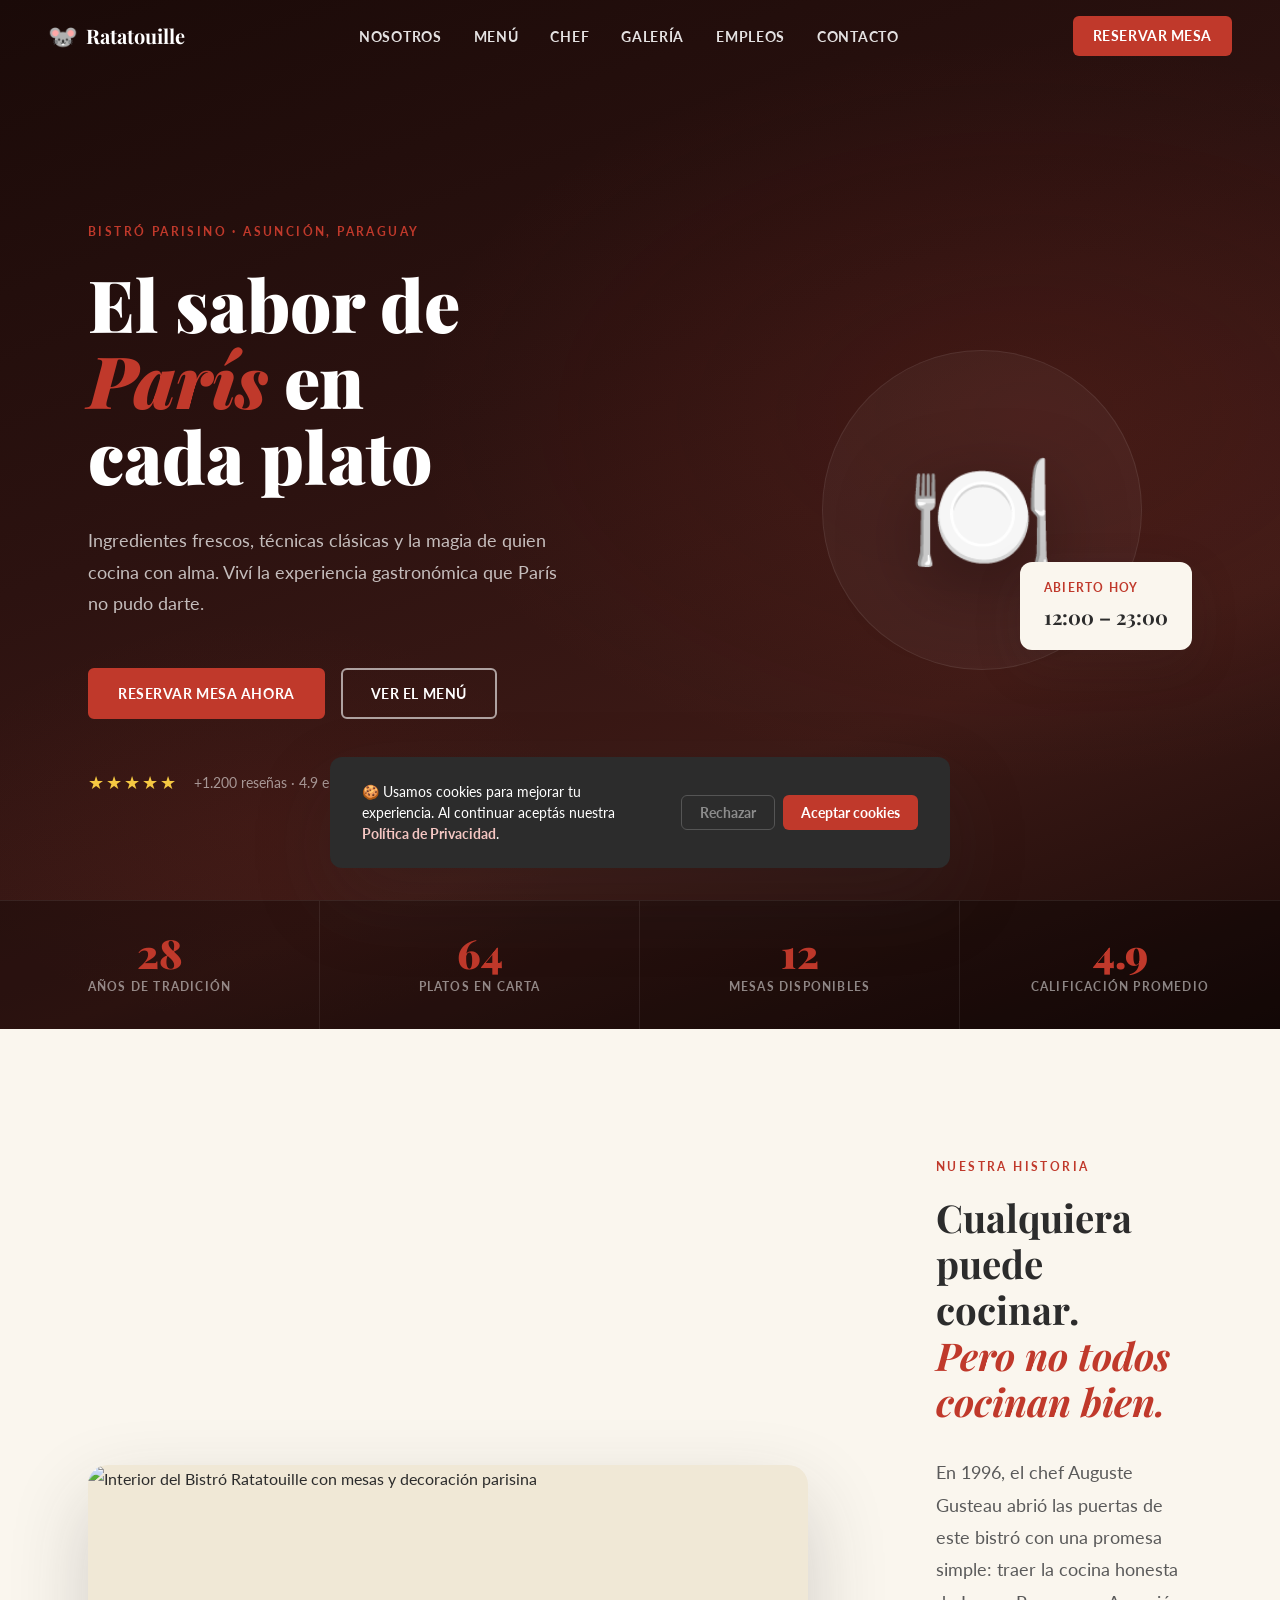
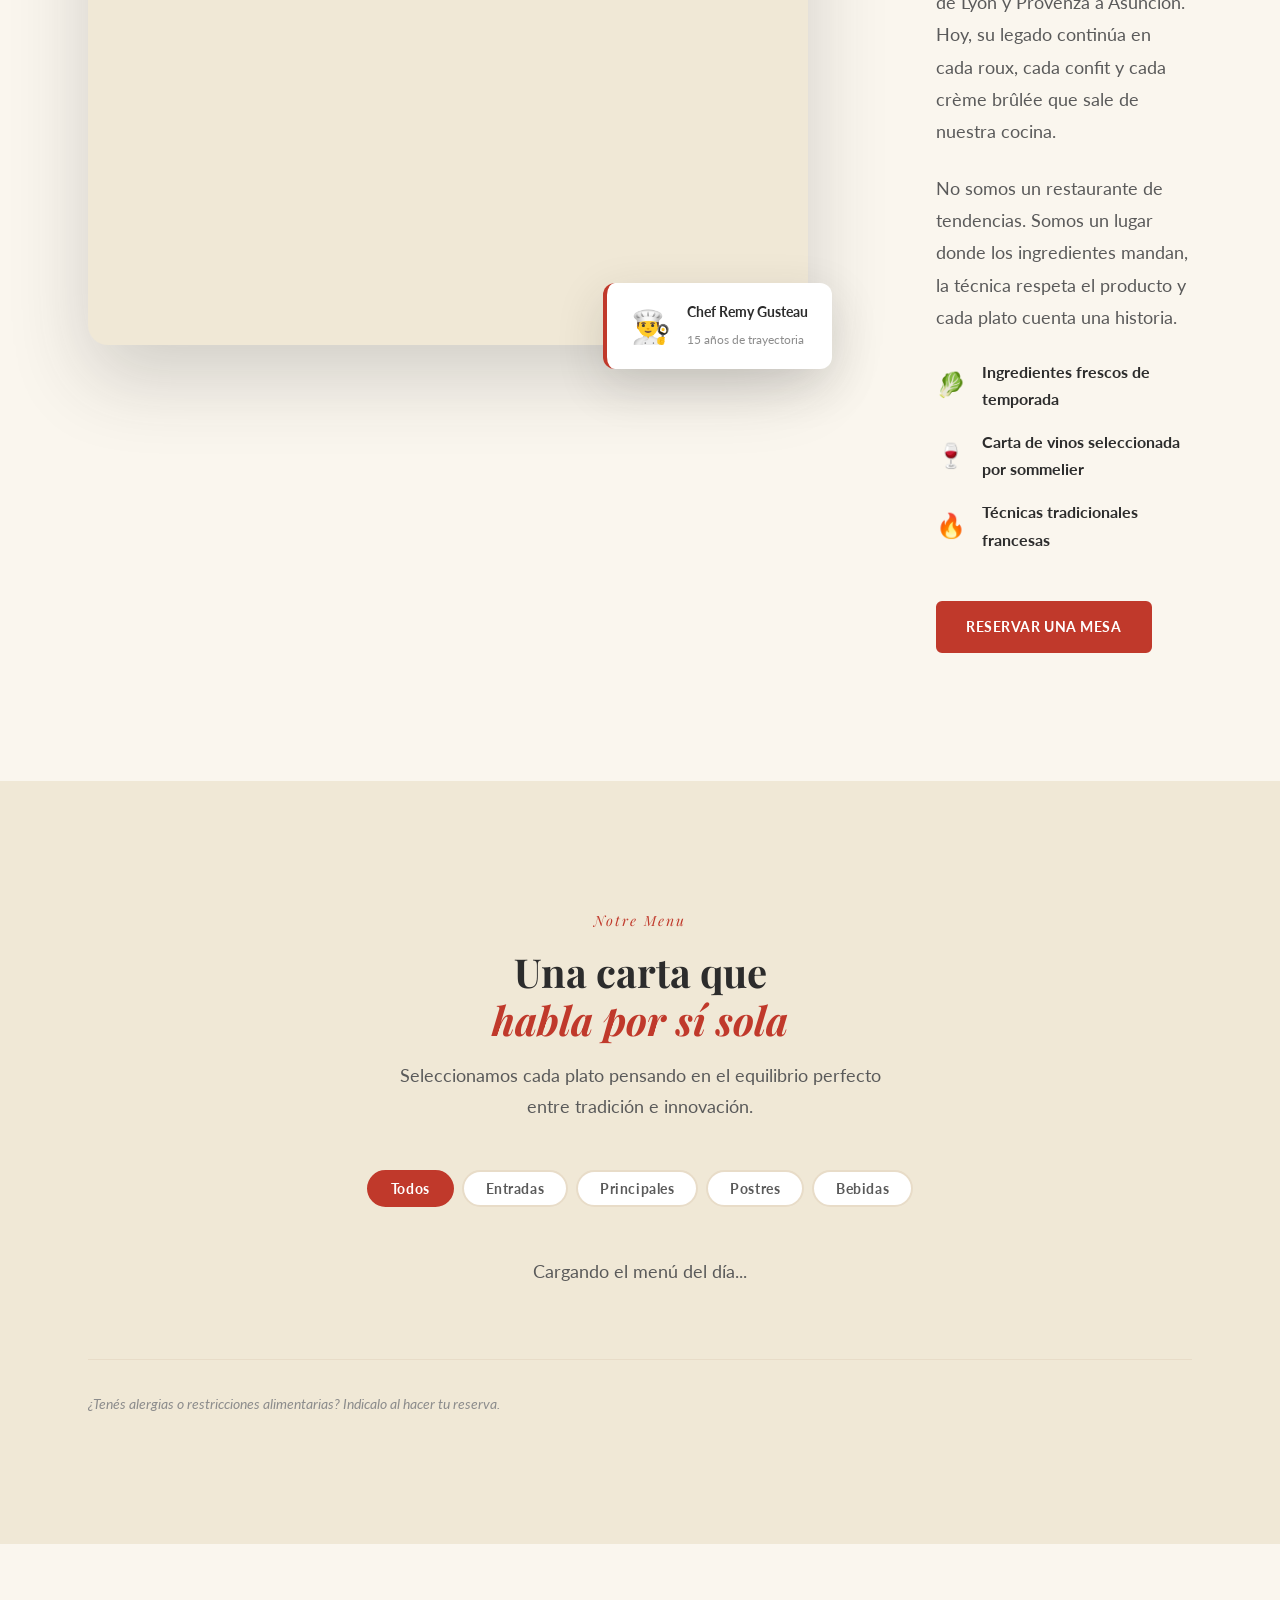
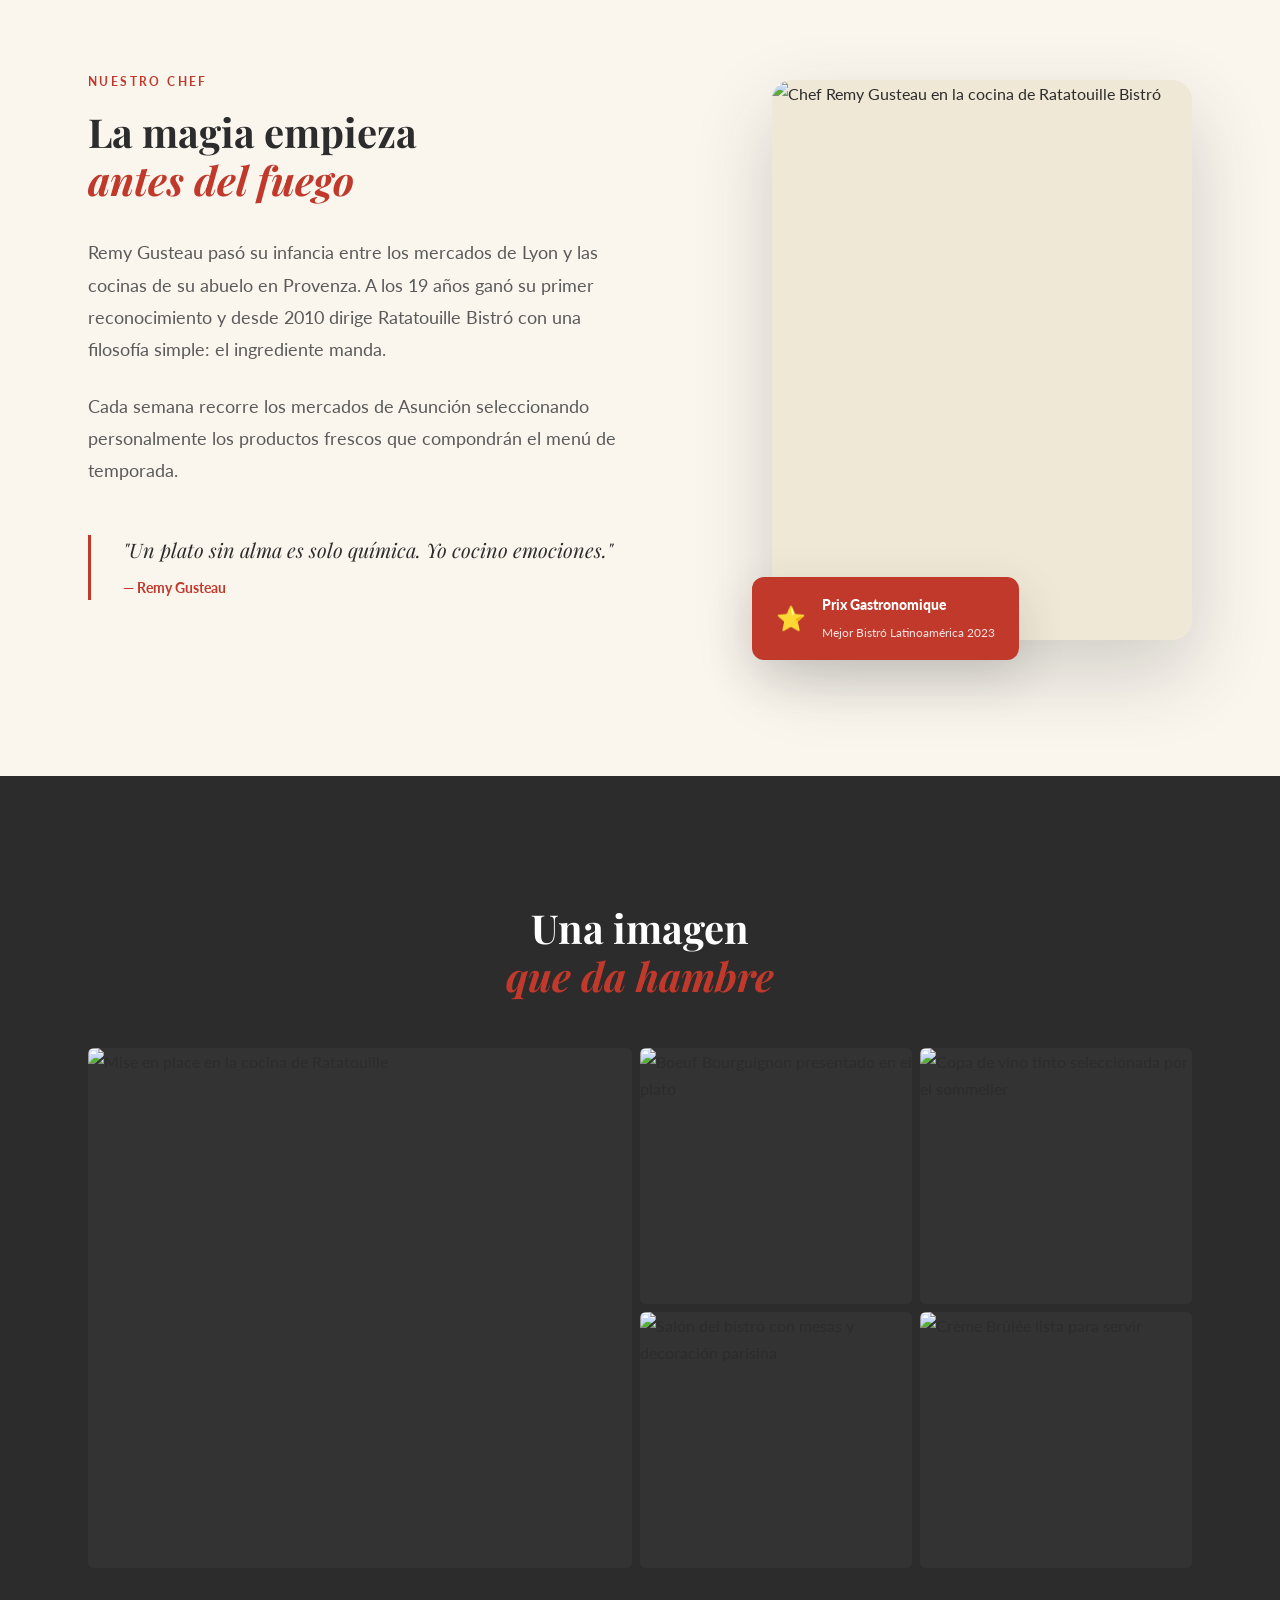
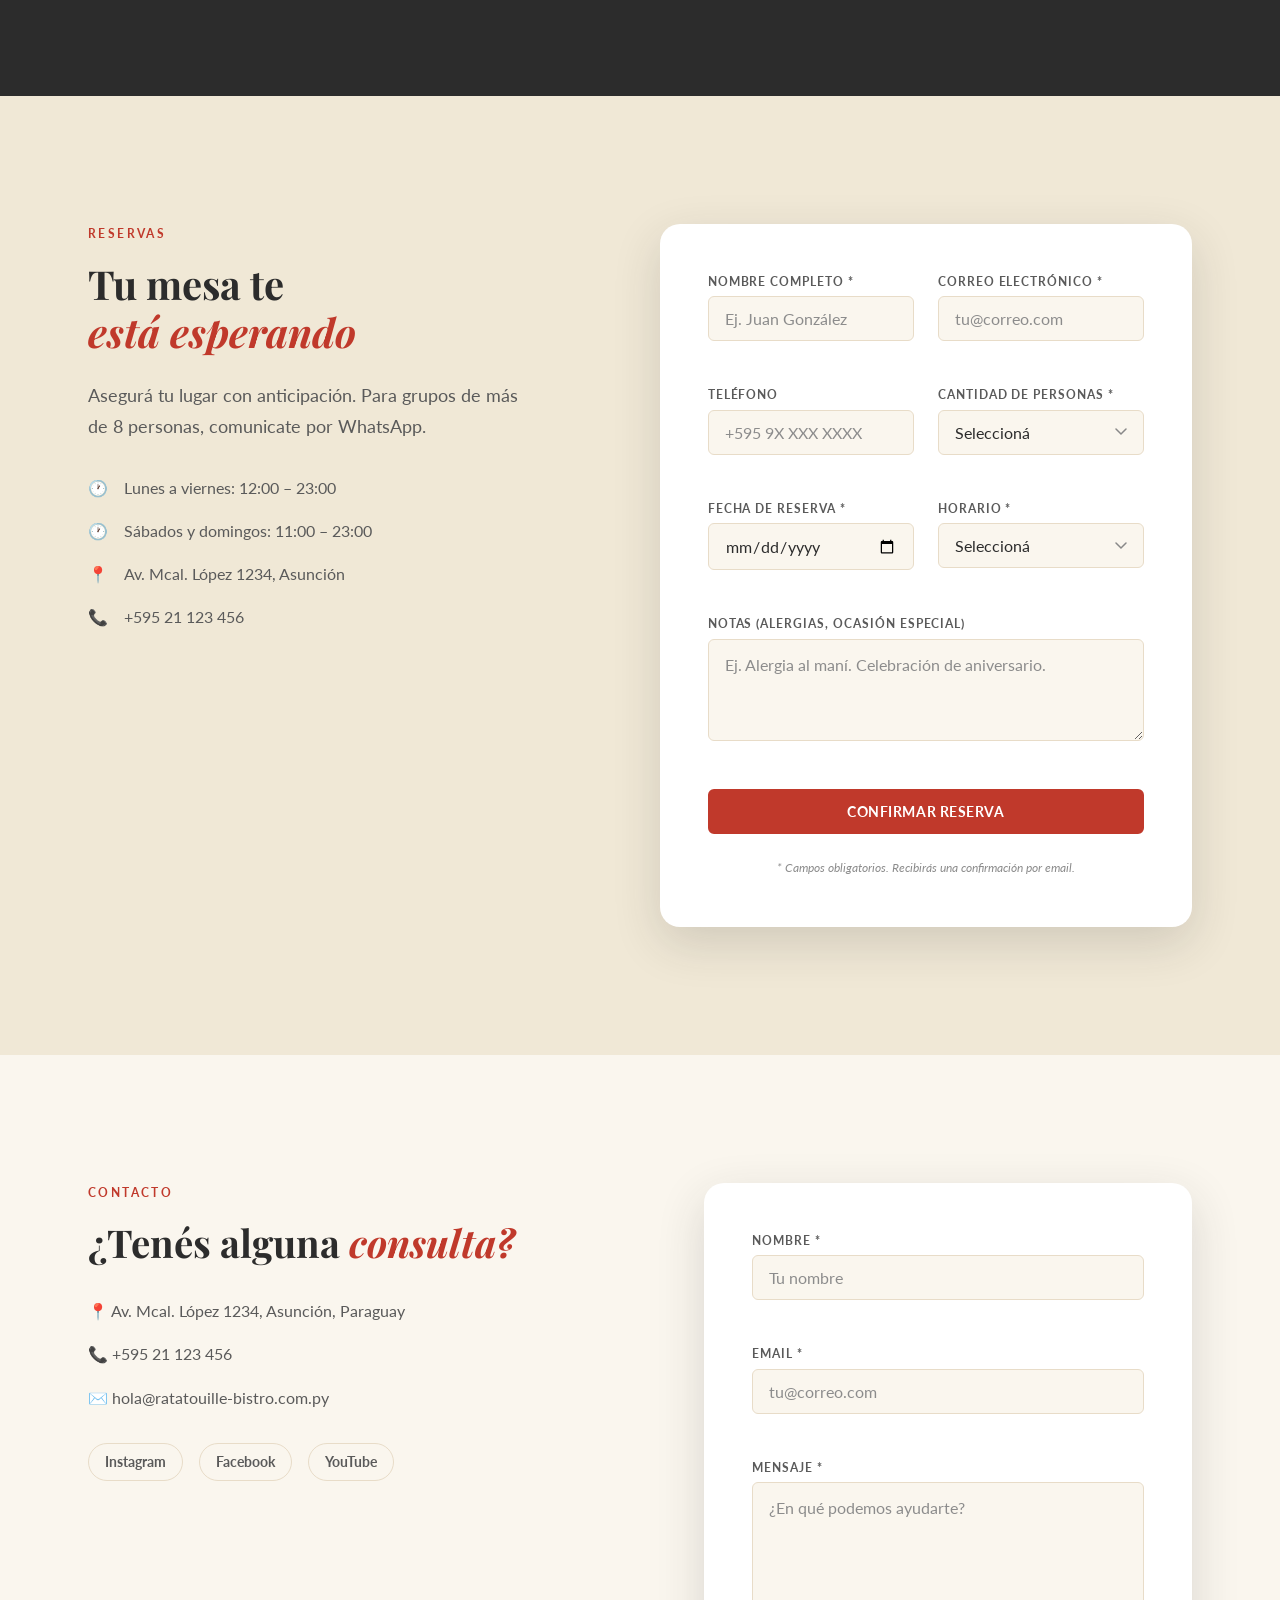
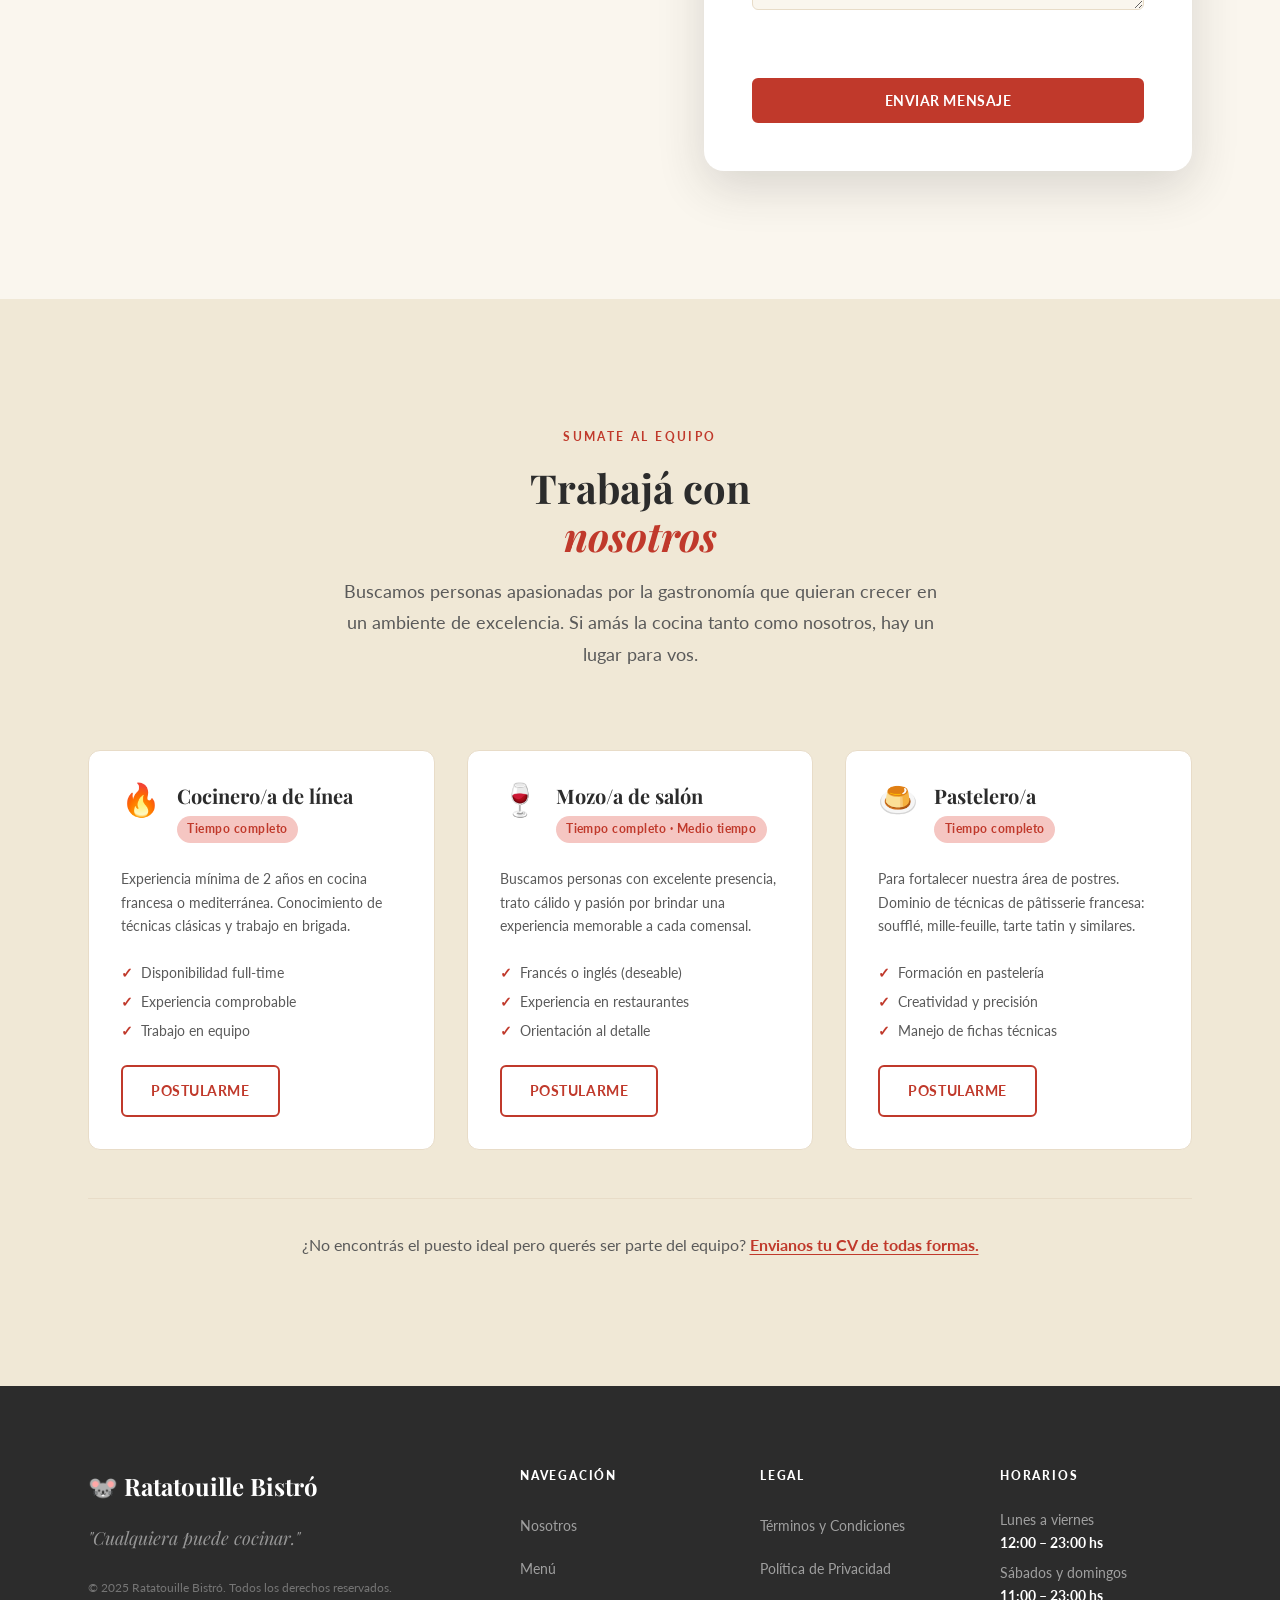
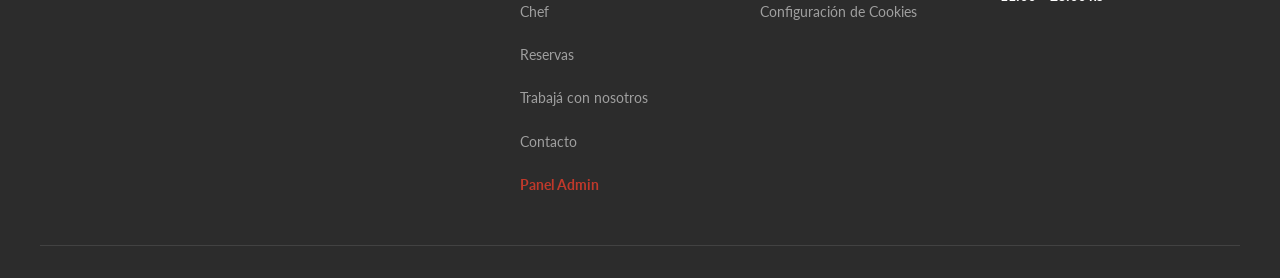
==== frontend/index.html @ 653a8e88 "mejoras del panel de admin y pagina principal" ====
<!DOCTYPE html>
<html lang="es">
<head>
  <!-- ═══════════════════════════════════════════
       SEO BÁSICO — Lineamiento 1C
  ═══════════════════════════════════════════ -->
  <meta charset="UTF-8" />
  <meta name="viewport" content="width=device-width, initial-scale=1.0" />
  <title>Ratatouille Bistró | Cocina Francesa Auténtica en Asunción</title>
  <meta name="description" content="Ratatouille Bistró — El auténtico sabor de París en Asunción. Reservá tu mesa y descubrí nuestra carta de platos clásicos y de temporada. Cualquiera puede cocinar." />
  <meta name="keywords" content="restaurante francés, bistro, ratatouille, cocina francesa, Asunción, reservas, gastronomía" />
  <meta name="author" content="Ratatouille Bistró" />
  <meta name="robots" content="index, follow" />
  <link rel="canonical" href="https://www.ratatouille-bistro.com.py/" />

  <!-- Open Graph -->
  <meta property="og:type"        content="website" />
  <meta property="og:url"         content="https://www.ratatouille-bistro.com.py/" />
  <meta property="og:title"       content="Ratatouille Bistró | Cocina Francesa Auténtica" />
  <meta property="og:description" content="Reservá tu mesa en el bistró parisino de Asunción. Carta de temporada, platos clásicos y una experiencia culinaria única." />
  <meta property="og:image"       content="https://images.unsplash.com/photo-1414235077428-338140e4b7d0?w=1200&h=630&fit=crop&auto=format&q=80" />
  <meta property="og:locale"      content="es_PY" />
  <meta property="og:site_name"   content="Ratatouille Bistró" />

  <!-- Twitter Card -->
  <meta name="twitter:card"        content="summary_large_image" />
  <meta name="twitter:title"       content="Ratatouille Bistró | Cocina Francesa Auténtica" />
  <meta name="twitter:description" content="Reservá tu mesa. Platos de temporada, vinos seleccionados y el mejor ambiente parisino de Asunción." />
  <meta name="twitter:image"       content="https://images.unsplash.com/photo-1414235077428-338140e4b7d0?w=1200&h=630&fit=crop&auto=format&q=80" />

  <link rel="icon" type="image/svg+xml" href="data:image/svg+xml,<svg xmlns='http://www.w3.org/2000/svg' viewBox='0 0 100 100'><text y='.9em' font-size='90'>🐭</text></svg>" />

  <!-- 2 tipografías máximo — Lineamiento 1B -->
  <link rel="preconnect" href="https://fonts.googleapis.com" />
  <link rel="preconnect" href="https://fonts.gstatic.com" crossorigin />
  <link href="https://fonts.googleapis.com/css2?family=Playfair+Display:ital,wght@0,400;0,600;0,700;0,900;1,400;1,600&family=Lato:wght@300;400;700;900&display=swap" rel="stylesheet" />

  <link rel="stylesheet" href="ratatouille.css?v=2028" />
</head>
<body>

  <!-- COOKIE NOTICE — Lineamiento 5 Legal -->
  <div class="cookie" id="cookie-banner" role="dialog" aria-label="Aviso de cookies">
    <p class="cookie__text">
      🍪 Usamos cookies para mejorar tu experiencia. Al continuar aceptás nuestra
      <a href="#terminos" class="cookie__link">Política de Privacidad</a>.
    </p>
    <div class="cookie__actions">
      <button class="cookie__btn cookie__btn--reject" id="btn-cookie-reject">Rechazar</button>
      <button class="cookie__btn cookie__btn--accept" id="btn-cookie-accept">Aceptar cookies</button>
    </div>
  </div>

  <!-- ════════════ HEADER ════════════ -->
  <header class="header" id="inicio">

    <nav class="nav" aria-label="Navegación principal">
      <a href="#inicio" class="nav__logo" aria-label="Ratatouille Bistró - Inicio">
        <span class="nav__logo-icon" aria-hidden="true">🐭</span>
        <span class="nav__logo-text">Ratatouille</span>
      </a>
      <ul class="nav__links" role="list">
        <li><a href="#nosotros" class="nav__link">Nosotros</a></li>
        <li><a href="#menu"     class="nav__link">Menú</a></li>
        <li><a href="#chef"     class="nav__link">Chef</a></li>
        <li><a href="#galeria"  class="nav__link">Galería</a></li>
        <li><a href="#trabajá"  class="nav__link">Empleos</a></li>
        <li><a href="#contacto" class="nav__link">Contacto</a></li>
      </ul>
      <a href="#reservas" class="nav__cta">Reservar mesa</a>
      <button class="nav__hamburger" id="nav-hamburger" aria-label="Abrir menú" aria-expanded="false" aria-controls="nav-mobile">
        <span class="nav__hamburger-bar"></span>
        <span class="nav__hamburger-bar"></span>
        <span class="nav__hamburger-bar"></span>
      </button>
    </nav>

    <div class="nav-mobile" id="nav-mobile" aria-hidden="true">
      <ul class="nav-mobile__links" role="list">
        <li><a href="#nosotros" class="nav-mobile__link">Nosotros</a></li>
        <li><a href="#menu"     class="nav-mobile__link">Menú</a></li>
        <li><a href="#chef"     class="nav-mobile__link">Chef</a></li>
        <li><a href="#galeria"  class="nav-mobile__link">Galería</a></li>
        <li><a href="#contacto" class="nav-mobile__link">Contacto</a></li>
        <li><a href="#trabajá" class="nav-mobile__link">Empleos</a></li>
        <li><a href="#reservas" class="nav-mobile__link nav-mobile__link--cta">Reservar mesa</a></li>
      </ul>
    </div>

    <!-- HERO -->
    <div class="hero">
      <div class="hero__content">
        <p class="hero__eyebrow">Bistró Parisino · Asunción, Paraguay</p>
        <h1 class="hero__title">
          El sabor de<br /><em>París</em> en<br />cada plato
        </h1>
        <p class="hero__subtitle">
          Ingredientes frescos, técnicas clásicas y la magia de quien cocina con alma.
          Viví la experiencia gastronómica que París no pudo darte.
        </p>
        <div class="hero__actions">
          <a href="#reservas" class="btn btn--primary">Reservar mesa ahora</a>
          <a href="#menu"     class="btn btn--ghost">Ver el menú</a>
        </div>
        <div class="hero__proof">
          <div class="hero__stars" aria-label="5 de 5 estrellas">★★★★★</div>
          <p class="hero__proof-text">+1.200 reseñas · 4.9 en Google Maps</p>
        </div>
      </div>
      <div class="hero__visual" aria-hidden="true">
        <div class="hero__plate"><span class="hero__emoji">🍽️</span></div>
        <div class="hero__badge">
          <span class="hero__badge-text">Abierto hoy</span>
          <span class="hero__badge-hours">12:00 – 23:00</span>
        </div>
      </div>
    </div>

    <!-- Stats strip -->
    <div class="stats" role="list">
      <div class="stats__item" role="listitem">
        <span class="stats__number">28</span>
        <span class="stats__label">Años de tradición</span>
      </div>
      <div class="stats__item" role="listitem">
        <span class="stats__number">64</span>
        <span class="stats__label">Platos en carta</span>
      </div>
      <div class="stats__item" role="listitem">
        <span class="stats__number">12</span>
        <span class="stats__label">Mesas disponibles</span>
      </div>
      <div class="stats__item" role="listitem">
        <span class="stats__number">4.9</span>
        <span class="stats__label">Calificación promedio</span>
      </div>
    </div>
  </header>

  <!-- ════════════ MAIN ════════════ -->
  <main>

    <!-- NOSOTROS -->
    <section class="about" id="nosotros" aria-labelledby="about-title">
      <div class="about__container">
        <div class="about__visual">
          <div class="about__img-wrap">
            <img src="https://images.unsplash.com/photo-1514933651103-005eec06c04b?w=1200&h=800&fit=crop&auto=format&q=80" alt="Interior del Bistró Ratatouille con mesas y decoración parisina" class="about__img" width="600" height="400" loading="lazy" />
            <div class="about__img-badge">
              <span class="about__img-badge-icon">👨‍🍳</span>
              <div>
                <strong>Chef Remy Gusteau</strong>
                <small>15 años de trayectoria</small>
              </div>
            </div>
          </div>
        </div>
        <div class="about__text">
          <p class="about__eyebrow">Nuestra historia</p>
          <h2 class="about__title" id="about-title">
            Cualquiera puede cocinar.<br /><em>Pero no todos cocinan bien.</em>
          </h2>
          <p class="about__body">
            En 1996, el chef Auguste Gusteau abrió las puertas de este bistró con una promesa
            simple: traer la cocina honesta de Lyon y Provenza a Asunción. Hoy, su legado continúa
            en cada roux, cada confit y cada crème brûlée que sale de nuestra cocina.
          </p>
          <p class="about__body">
            No somos un restaurante de tendencias. Somos un lugar donde los ingredientes mandan,
            la técnica respeta el producto y cada plato cuenta una historia.
          </p>
          <ul class="about__features" role="list">
            <li class="about__feature">
              <span class="about__feature-icon" aria-hidden="true">🥬</span>
              <span>Ingredientes frescos de temporada</span>
            </li>
            <li class="about__feature">
              <span class="about__feature-icon" aria-hidden="true">🍷</span>
              <span>Carta de vinos seleccionada por sommelier</span>
            </li>
            <li class="about__feature">
              <span class="about__feature-icon" aria-hidden="true">🔥</span>
              <span>Técnicas tradicionales francesas</span>
            </li>
          </ul>
          <a href="#reservas" class="btn btn--primary">Reservar una mesa</a>
        </div>
      </div>
    </section>

    <!-- MENÚ -->
    <section class="menu" id="menu" aria-labelledby="menu-title">
      <div class="menu__container">
        <header class="menu__header">
          <p class="menu__eyebrow">Notre Menu</p>
          <h2 class="menu__title" id="menu-title">Una carta que<br /><em>habla por sí sola</em></h2>
          <p class="menu__subtitle">Seleccionamos cada plato pensando en el equilibrio perfecto entre tradición e innovación.</p>
        </header>

        <!-- Filtros cerrados — "No me hagas errar" -->
        <div class="menu__filters" role="group" aria-label="Filtrar por categoría">
          <button class="menu__filter menu__filter--active" data-filter="todos"    aria-pressed="true">Todos</button>
          <button class="menu__filter" data-filter="entrada"   aria-pressed="false">Entradas</button>
          <button class="menu__filter" data-filter="principal" aria-pressed="false">Principales</button>
          <button class="menu__filter" data-filter="postre"    aria-pressed="false">Postres</button>
          <button class="menu__filter" data-filter="bebida"    aria-pressed="false">Bebidas</button>
        </div>

        <div class="menu__grid" id="menu-grid" role="list">
          <!-- Contenido dinámico cargado desde app.js -->
          <p class="about__body" style="grid-column: 1/-1; text-align: center;">Cargando el menú del día...</p>
        </div>

        <div class="menu__footer">
          <p class="menu__note">¿Tenés alergias o restricciones alimentarias? Indicalo al hacer tu reserva.</p>
        </div>
      </div>
    </section>

    <!-- CHEF -->
    <section class="chef" id="chef" aria-labelledby="chef-title">
      <div class="chef__container">
        <div class="chef__text">
          <p class="chef__eyebrow">Nuestro Chef</p>
          <h2 class="chef__title" id="chef-title">La magia empieza<br /><em>antes del fuego</em></h2>
          <p class="chef__body">
            Remy Gusteau pasó su infancia entre los mercados de Lyon y las cocinas de su abuelo
            en Provenza. A los 19 años ganó su primer reconocimiento y desde 2010 dirige
            Ratatouille Bistró con una filosofía simple: el ingrediente manda.
          </p>
          <p class="chef__body">
            Cada semana recorre los mercados de Asunción seleccionando personalmente los productos
            frescos que compondrán el menú de temporada.
          </p>
          <blockquote class="chef__quote">
            <p>"Un plato sin alma es solo química. Yo cocino emociones."</p>
            <cite>— Remy Gusteau</cite>
          </blockquote>
        </div>
        <div class="chef__visual">
          <img src="https://images.unsplash.com/photo-1577219491135-ce391730fb2c?w=600&h=700&fit=crop&auto=format&q=80" alt="Chef Remy Gusteau en la cocina de Ratatouille Bistró" class="chef__img" width="500" height="600" loading="lazy" />
          <div class="chef__accolade">
            <span class="chef__accolade-star" aria-hidden="true">⭐</span>
            <div>
              <strong>Prix Gastronomique</strong>
              <small>Mejor Bistró Latinoamérica 2023</small>
            </div>
          </div>
        </div>
      </div>
    </section>

    <!-- GALERÍA -->
    <section class="gallery" id="galeria" aria-labelledby="gallery-title">
      <div class="gallery__container">
        <h2 class="gallery__title" id="gallery-title">Una imagen<br /><em>que da hambre</em></h2>
        <div class="gallery__grid" role="list">
          <figure class="gallery__item gallery__item--large" role="listitem">
            <img src="https://images.unsplash.com/photo-1556909114-f6e7ad7d3136?w=800&h=500&fit=crop&auto=format&q=80" alt="Mise en place en la cocina de Ratatouille" class="gallery__img" width="600" height="400" loading="lazy" />
          </figure>
          <figure class="gallery__item" role="listitem">
            <img src="https://images.unsplash.com/photo-1476224203421-9ac39bcb3327?w=400&h=400&fit=crop&auto=format&q=80" alt="Boeuf Bourguignon presentado en el plato" class="gallery__img" width="300" height="300" loading="lazy" />
          </figure>
          <figure class="gallery__item" role="listitem">
            <img src="https://images.unsplash.com/photo-1506377247377-2a5b3b417ebb?w=400&h=400&fit=crop&auto=format&q=80" alt="Copa de vino tinto seleccionada por el sommelier" class="gallery__img" width="300" height="300" loading="lazy" />
          </figure>
          <figure class="gallery__item" role="listitem">
            <img src="https://images.unsplash.com/photo-1550966871-3ed3cdb5ed0c?w=400&h=400&fit=crop&auto=format&q=80" alt="Salón del bistró con mesas y decoración parisina" class="gallery__img" width="300" height="300" loading="lazy" />
          </figure>
          <figure class="gallery__item" role="listitem">
            <img src="https://images.unsplash.com/photo-1488477181946-6428a0291777?w=400&h=400&fit=crop&auto=format&q=80" alt="Crème Brûlée lista para servir" class="gallery__img" width="300" height="300" loading="lazy" />
          </figure>
        </div>
      </div>
    </section>

    <!-- RESERVAS -->
    <section class="reservas" id="reservas" aria-labelledby="reservas-title">
      <div class="reservas__container">
        <div class="reservas__text">
          <p class="reservas__eyebrow">Reservas</p>
          <h2 class="reservas__title" id="reservas-title">Tu mesa te<br /><em>está esperando</em></h2>
          <p class="reservas__body">Asegurá tu lugar con anticipación. Para grupos de más de 8 personas, comunicate por WhatsApp.</p>
          <ul class="reservas__info" role="list">
            <li class="reservas__info-item"><span aria-hidden="true">🕐</span><span>Lunes a viernes: 12:00 – 23:00</span></li>
            <li class="reservas__info-item"><span aria-hidden="true">🕐</span><span>Sábados y domingos: 11:00 – 23:00</span></li>
            <li class="reservas__info-item"><span aria-hidden="true">📍</span><span>Av. Mcal. López 1234, Asunción</span></li>
            <li class="reservas__info-item"><span aria-hidden="true">📞</span><span>+595 21 123 456</span></li>
          </ul>
        </div>

        <!-- Formulario con heurísticas UX — Lineamiento 1A -->
        <form class="form" id="form-reserva" novalidate aria-label="Formulario de reserva de mesa">
          <div class="form__row">
            <div class="form__field">
              <label class="form__label" for="nombre">Nombre completo *</label>
              <input class="form__input" type="text" id="nombre" name="nombre" placeholder="Ej. Juan González" required minlength="3" autocomplete="name" aria-required="true" aria-describedby="nombre-error" />
              <span class="form__error" id="nombre-error" role="alert" aria-live="polite"></span>
            </div>
            <div class="form__field">
              <label class="form__label" for="email">Correo electrónico *</label>
              <input class="form__input" type="email" id="email" name="email" placeholder="tu@correo.com" required autocomplete="email" aria-required="true" aria-describedby="email-error" />
              <span class="form__error" id="email-error" role="alert" aria-live="polite"></span>
            </div>
          </div>
          <div class="form__row">
            <div class="form__field">
              <label class="form__label" for="telefono">Teléfono</label>
              <input class="form__input" type="tel" id="telefono" name="telefono" placeholder="+595 9X XXX XXXX" autocomplete="tel" />
            </div>
            <!-- dropdown cerrado previene errores ortográficos (Lineamiento 1A) -->
            <div class="form__field">
              <label class="form__label" for="personas">Cantidad de personas *</label>
              <select class="form__input form__input--select" id="personas" name="personas" required aria-required="true" aria-describedby="personas-error">
                <option value="" disabled selected>Seleccioná</option>
                <option value="1">1 persona</option>
                <option value="2">2 personas</option>
                <option value="3">3 personas</option>
                <option value="4">4 personas</option>
                <option value="5">5 personas</option>
                <option value="6">6 personas</option>
                <option value="7">7 personas</option>
                <option value="8">8 personas</option>
              </select>
              <span class="form__error" id="personas-error" role="alert" aria-live="polite"></span>
            </div>
          </div>
          <div class="form__row">
            <!-- min=hoy previene seleccionar fechas pasadas (Lineamiento 1A) -->
            <div class="form__field">
              <label class="form__label" for="fecha">Fecha de reserva *</label>
              <input class="form__input" type="date" id="fecha" name="fecha" required aria-required="true" aria-describedby="fecha-error" />
              <span class="form__error" id="fecha-error" role="alert" aria-live="polite"></span>
            </div>
            <!-- horarios cerrados: evita errores de formato -->
            <div class="form__field">
              <label class="form__label" for="horario">Horario *</label>
              <select class="form__input form__input--select" id="horario" name="horario" required aria-required="true" aria-describedby="horario-error">
                <option value="" disabled selected>Seleccioná</option>
                <option value="12:00">12:00 hs</option>
                <option value="13:00">13:00 hs</option>
                <option value="14:00">14:00 hs</option>
                <option value="20:00">20:00 hs</option>
                <option value="21:00">21:00 hs</option>
                <option value="22:00">22:00 hs</option>
              </select>
              <span class="form__error" id="horario-error" role="alert" aria-live="polite"></span>
            </div>
          </div>
          <div class="form__field">
            <label class="form__label" for="notas">Notas (alergias, ocasión especial)</label>
            <textarea class="form__input form__input--textarea" id="notas" name="notas" placeholder="Ej. Alergia al maní. Celebración de aniversario." rows="3"></textarea>
          </div>
          <div class="form__status" id="form-status" aria-live="polite" aria-atomic="true"></div>
          <button class="btn btn--primary btn--full" type="submit" id="btn-reservar">Confirmar reserva</button>
          <p class="form__note">* Campos obligatorios. Recibirás una confirmación por email.</p>
        </form>
      </div>
    </section>

    <!-- CONTACTO -->
    <section class="contact" id="contacto" aria-labelledby="contact-title">
      <div class="contact__container">
        <div class="contact__info">
          <p class="contact__eyebrow">Contacto</p>
          <h2 class="contact__title" id="contact-title">¿Tenés alguna <em>consulta?</em></h2>
          <address class="contact__address">
            <p>📍 Av. Mcal. López 1234, Asunción, Paraguay</p>
            <p>📞 <a href="tel:+59521123456">+595 21 123 456</a></p>
            <p>✉️ <a href="mailto:hola@ratatouille-bistro.com.py">hola@ratatouille-bistro.com.py</a></p>
          </address>
          <div class="contact__social">
            <a href="#" class="contact__social-link" aria-label="Seguinos en Instagram">Instagram</a>
            <a href="#" class="contact__social-link" aria-label="Página en Facebook">Facebook</a>
            <a href="#" class="contact__social-link" aria-label="Canal de YouTube">YouTube</a>
          </div>
        </div>
        <form class="form form--contact" id="form-contacto" novalidate aria-label="Formulario de contacto general">
          <div class="form__field">
            <label class="form__label" for="c-nombre">Nombre *</label>
            <input class="form__input" type="text" id="c-nombre" name="nombre" placeholder="Tu nombre" required aria-required="true" aria-describedby="c-nombre-error" />
            <span class="form__error" id="c-nombre-error" role="alert" aria-live="polite"></span>
          </div>
          <div class="form__field">
            <label class="form__label" for="c-email">Email *</label>
            <input class="form__input" type="email" id="c-email" name="email" placeholder="tu@correo.com" required aria-required="true" aria-describedby="c-email-error" />
            <span class="form__error" id="c-email-error" role="alert" aria-live="polite"></span>
          </div>
          <div class="form__field">
            <label class="form__label" for="c-mensaje">Mensaje *</label>
            <textarea class="form__input form__input--textarea" id="c-mensaje" name="mensaje" rows="4" placeholder="¿En qué podemos ayudarte?" required aria-required="true" aria-describedby="c-mensaje-error"></textarea>
            <span class="form__error" id="c-mensaje-error" role="alert" aria-live="polite"></span>
          </div>
          <div class="form__status" id="form-contacto-status" aria-live="polite"></div>
          <button class="btn btn--primary btn--full" type="submit">Enviar mensaje</button>
        </form>
      </div>
    </section>

  </main>

    <!-- TRABAJÁ CON NOSOTROS -->
<section class="jobs" id="trabajá" aria-labelledby="jobs-title">
  <div class="jobs__container">
    <header class="jobs__header">
      <p class="jobs__eyebrow">Sumate al equipo</p>
      <h2 class="jobs__title" id="jobs-title">Trabajá con<br /><em>nosotros</em></h2>
      <p class="jobs__subtitle">
        Buscamos personas apasionadas por la gastronomía que quieran crecer en un ambiente
        de excelencia. Si amás la cocina tanto como nosotros, hay un lugar para vos.
      </p>
    </header>

    <div class="jobs__grid">

      <article class="jobs__card" aria-label="Puesto: Cocinero/a">
        <div class="jobs__card-header">
          <span class="jobs__card-icon" aria-hidden="true">🔥</span>
          <div>
            <h3 class="jobs__card-title">Cocinero/a de línea</h3>
            <span class="jobs__card-badge">Tiempo completo</span>
          </div>
        </div>
        <p class="jobs__card-desc">Experiencia mínima de 2 años en cocina francesa o mediterránea. Conocimiento de técnicas clásicas y trabajo en brigada.</p>
        <ul class="jobs__card-reqs">
          <li>Disponibilidad full-time</li>
          <li>Experiencia comprobable</li>
          <li>Trabajo en equipo</li>
        </ul>
        <a href="mailto:rrhh@ratatouille-bistro.com.py?subject=Postulación: Cocinero/a de línea" class="btn btn--ghost btn--sm">Postularme</a>
      </article>

      <article class="jobs__card" aria-label="Puesto: Mozo/a">
        <div class="jobs__card-header">
          <span class="jobs__card-icon" aria-hidden="true">🍷</span>
          <div>
            <h3 class="jobs__card-title">Mozo/a de salón</h3>
            <span class="jobs__card-badge">Tiempo completo · Medio tiempo</span>
          </div>
        </div>
        <p class="jobs__card-desc">Buscamos personas con excelente presencia, trato cálido y pasión por brindar una experiencia memorable a cada comensal.</p>
        <ul class="jobs__card-reqs">
          <li>Francés o inglés (deseable)</li>
          <li>Experiencia en restaurantes</li>
          <li>Orientación al detalle</li>
        </ul>
        <a href="mailto:rrhh@ratatouille-bistro.com.py?subject=Postulación: Mozo/a de salón" class="btn btn--ghost btn--sm">Postularme</a>
      </article>

      <article class="jobs__card" aria-label="Puesto: Pastelero/a">
        <div class="jobs__card-header">
          <span class="jobs__card-icon" aria-hidden="true">🍮</span>
          <div>
            <h3 class="jobs__card-title">Pastelero/a</h3>
            <span class="jobs__card-badge">Tiempo completo</span>
          </div>
        </div>
        <p class="jobs__card-desc">Para fortalecer nuestra área de postres. Dominio de técnicas de pâtisserie francesa: soufflé, mille-feuille, tarte tatin y similares.</p>
        <ul class="jobs__card-reqs">
          <li>Formación en pastelería</li>
          <li>Creatividad y precisión</li>
          <li>Manejo de fichas técnicas</li>
        </ul>
        <a href="mailto:rrhh@ratatouille-bistro.com.py?subject=Postulación: Pastelero/a" class="btn btn--ghost btn--sm">Postularme</a>
      </article>

    </div>

    <!-- Postulación espontánea -->
    <div class="jobs__open">
      <p class="jobs__open-text">
        ¿No encontrás el puesto ideal pero querés ser parte del equipo?
        <a href="mailto:rrhh@ratatouille-bistro.com.py?subject=Postulación espontánea" class="jobs__open-link">Envianos tu CV de todas formas.</a>
      </p>
    </div>

  </div>
</section>


  <!-- FOOTER -->
  <footer class="footer">
    <div class="footer__container">
      <div class="footer__brand">
        <a href="#inicio" class="footer__logo">🐭 Ratatouille Bistró</a>
        <p class="footer__tagline">"Cualquiera puede cocinar."</p>
        <p class="footer__copy">© 2025 Ratatouille Bistró. Todos los derechos reservados.</p>
      </div>
      <nav class="footer__nav" aria-label="Navegación del pie de página">
        <h3 class="footer__nav-title">Navegación</h3>
        <ul class="footer__links" role="list">
          <li><a href="#nosotros" class="footer__link">Nosotros</a></li>
          <li><a href="#menu"     class="footer__link">Menú</a></li>
          <li><a href="#chef"     class="footer__link">Chef</a></li>
          <li><a href="#reservas" class="footer__link">Reservas</a></li>
          <li><a href="#trabajá" class="footer__link">Trabajá con nosotros</a></li>
          <li><a href="#contacto" class="footer__link">Contacto</a></li>
          <li><a href="admin.html" class="footer__link" style="color:var(--color-accent); font-weight:bold;">Panel Admin</a></li>
        </ul>
      </nav>
      <nav class="footer__nav" aria-label="Sección legal">
        <h3 class="footer__nav-title">Legal</h3>
        <ul class="footer__links" role="list">
          <li><a href="#terminos"   class="footer__link" id="terminos">Términos y Condiciones</a></li>
          <li><a href="#privacidad" class="footer__link">Política de Privacidad</a></li>
          <li><a href="#cookies"    class="footer__link" id="cookies">Configuración de Cookies</a></li>
        </ul>
      </nav>
      <div class="footer__contact">
        <h3 class="footer__nav-title">Horarios</h3>
        <p>Lunes a viernes<br /><strong>12:00 – 23:00 hs</strong></p>
        <p style="margin-top:8px">Sábados y domingos<br /><strong>11:00 – 23:00 hs</strong></p>
      </div>
    </div>
  </footer>

  <!-- Toast de notificación (visibilidad del estado — Lineamiento 1A) -->
  <div class="toast" id="toast" role="status" aria-live="polite" aria-atomic="true"></div>

  <!-- Botón volver arriba -->
  <button class="back-top" id="back-top" aria-label="Volver al inicio de la página">↑</button>

  <!-- El resto de JS va en app.js (Punto 2 del lineamiento) -->
  <script src="app.js" defer></script>
</body>
</html>
---- frontend/ratatouille.css ----
/* ═══════════════════════════════════════════════════════════
   style.css — Ratatouille Bistró
   Metodología: BEM (Block__Element--Modifier)
   Lineamiento 1B: Regla 60-30-10 + CSS Variables en :root
   Lineamiento 1C: Escalabilidad y mantenibilidad
   ═══════════════════════════════════════════════════════════ */

/* ─────────────────────────────────────────────
   VARIABLES GLOBALES — Lineamiento 1B + 1C
   60% dominante  → --color-dom   (crema/fondo)
   30% complemento → --color-comp (carbón/texto)
   10% acento     → --color-accent (rojo CTA)
───────────────────────────────────────────── */
:root {
  /* Paleta 60-30-10 */
  --color-dom:          #FAF6EE;   /* 60% — fondos, espacios */
  --color-dom-alt:      #F0E8D6;   /* variante del dominante */
  --color-dom-dark:     #E8DCC8;   /* dominante oscuro */
  --color-comp:         #2C2C2C;   /* 30% — texto principal */
  --color-comp-mid:     #5A5A5A;   /* complementario medio */
  --color-comp-light:   #8C8C8C;   /* complementario suave */
  --color-accent:       #C0392B;   /* 10% — CTA, acento */
  --color-accent-hover: #A93226;   /* acento hover */
  --color-accent-light: #F5C6C2;   /* acento muy suave */
  --color-white:        #FFFFFF;

  /* Tipografía — Lineamiento 1B: 2 fuentes máximo */
  --font-display: 'Playfair Display', Georgia, serif;  /* títulos */
  --font-body:    'Lato', Arial, sans-serif;           /* texto corrido */

  /* Escala tipográfica */
  --text-xs:   0.75rem;   /* 12px */
  --text-sm:   0.875rem;  /* 14px */
  --text-base: 1rem;      /* 16px */
  --text-md:   1.125rem;  /* 18px */
  --text-lg:   1.25rem;   /* 20px */
  --text-xl:   1.5rem;    /* 24px */
  --text-2xl:  2rem;      /* 32px */
  --text-3xl:  2.5rem;    /* 40px */
  --text-4xl:  3.5rem;    /* 56px */
  --text-5xl:  4.5rem;    /* 72px */

  /* Espaciado consistente */
  --space-xs:  0.25rem;
  --space-sm:  0.5rem;
  --space-md:  1rem;
  --space-lg:  1.5rem;
  --space-xl:  2rem;
  --space-2xl: 3rem;
  --space-3xl: 5rem;
  --space-4xl: 8rem;

  /* Bordes y sombras */
  --radius-sm:  6px;
  --radius-md:  12px;
  --radius-lg:  20px;
  --radius-full: 9999px;

  --shadow-sm:  0 2px 8px rgba(44, 44, 44, 0.08);
  --shadow-md:  0 6px 24px rgba(44, 44, 44, 0.12);
  --shadow-lg:  0 16px 48px rgba(44, 44, 44, 0.16);
  --shadow-xl:  0 32px 80px rgba(44, 44, 44, 0.20);

  /* Transiciones */
  --transition-fast:   0.15s ease;
  --transition-normal: 0.3s ease;
  --transition-slow:   0.5s ease;

  /* Layout */
  --container-max: 1200px;
  --nav-h:         72px;
}

/* ─────────────────────────────────────────────
   RESET Y BASE
───────────────────────────────────────────── */
*,
*::before,
*::after {
  box-sizing: border-box;
  margin: 0;
  padding: 0;
}

html {
  scroll-behavior: smooth;
  font-size: 16px;
  -webkit-text-size-adjust: 100%;
}

body {
  font-family: var(--font-body);
  font-size: var(--text-base);
  font-weight: 400;
  line-height: 1.7;
  color: var(--color-comp);
  background-color: var(--color-dom);
  overflow-x: hidden;
}

img {
  max-width: 100%;
  height: auto;
  display: block;
  object-fit: cover;
}

a {
  color: var(--color-accent);
  text-decoration: none;
  transition: color var(--transition-fast);
}

a:hover { color: var(--color-accent-hover); }

ul, ol { list-style: none; }

button {
  cursor: pointer;
  font-family: var(--font-body);
  border: none;
  background: none;
}

/* Accesibilidad: foco visible */
:focus-visible {
  outline: 3px solid var(--color-accent);
  outline-offset: 3px;
  border-radius: var(--radius-sm);
}

/* ─────────────────────────────────────────────
   UTILIDADES GLOBALES
───────────────────────────────────────────── */
.container {
  max-width: var(--container-max);
  margin: 0 auto;
  padding: 0 var(--space-xl);
}

/* ─────────────────────────────────────────────
   BLOQUE: btn
   BEM: .btn / .btn--primary / .btn--ghost
        .btn--outline / .btn--full
───────────────────────────────────────────── */
.btn {
  display: inline-flex;
  align-items: center;
  justify-content: center;
  gap: var(--space-sm);
  padding: 0.75rem 1.75rem;
  border-radius: var(--radius-sm);
  font-family: var(--font-body);
  font-size: var(--text-sm);
  font-weight: 700;
  letter-spacing: 0.04em;
  text-transform: uppercase;
  transition: all var(--transition-normal);
  white-space: nowrap;
  border: 2px solid transparent;
}

/* Modificador: 10% acento — único color de CTA */
.btn--primary {
  background-color: var(--color-accent);
  color: var(--color-white);
  border-color: var(--color-accent);
}

.btn--primary:hover {
  background-color: var(--color-accent-hover);
  border-color: var(--color-accent-hover);
  transform: translateY(-2px);
  box-shadow: 0 6px 20px rgba(192, 57, 43, 0.35);
}

.btn--ghost {
  background-color: transparent;
  color: var(--color-white);
  border-color: rgba(255, 255, 255, 0.6);
}

.btn--ghost:hover {
  background-color: rgba(255, 255, 255, 0.12);
  border-color: var(--color-white);
  color: var(--color-white);
}

.btn--outline {
  background-color: transparent;
  color: var(--color-accent);
  border-color: var(--color-accent);
}

.btn--outline:hover {
  background-color: var(--color-accent);
  color: var(--color-white);
}

/* Modificador: ancho completo */
.btn--full { width: 100%; }

/* ─────────────────────────────────────────────
   BLOQUE: cookie
   BEM: .cookie / .cookie__text / .cookie__link
        .cookie__actions / .cookie__btn
        .cookie__btn--accept / .cookie__btn--reject
───────────────────────────────────────────── */
.cookie {
  position: fixed;
  bottom: var(--space-xl);
  left: 50%;
  transform: translateX(-50%);
  width: min(620px, calc(100vw - 2rem));
  background: var(--color-comp);
  color: var(--color-white);
  border-radius: var(--radius-md);
  padding: var(--space-lg) var(--space-xl);
  display: flex;
  align-items: center;
  gap: var(--space-xl);
  z-index: 2000;
  box-shadow: var(--shadow-xl);
  animation: slideUp 0.5s ease;
}

@keyframes slideUp {
  from { opacity: 0; transform: translateX(-50%) translateY(30px); }
  to   { opacity: 1; transform: translateX(-50%) translateY(0); }
}

.cookie--hidden { display: none; }

.cookie__text {
  font-size: var(--text-sm);
  line-height: 1.5;
  flex: 1;
}

.cookie__link {
  color: var(--color-accent-light);
  font-weight: 700;
}

.cookie__link:hover { color: var(--color-white); }

.cookie__actions {
  display: flex;
  gap: var(--space-sm);
  flex-shrink: 0;
}

.cookie__btn {
  padding: 0.5rem 1.125rem;
  border-radius: var(--radius-sm);
  font-size: var(--text-sm);
  font-weight: 700;
  transition: all var(--transition-fast);
}

.cookie__btn--accept {
  background-color: var(--color-accent);
  color: var(--color-white);
}

.cookie__btn--accept:hover {
  background-color: var(--color-accent-hover);
}

.cookie__btn--reject {
  background-color: transparent;
  color: var(--color-comp-light);
  border: 1px solid #555;
}

.cookie__btn--reject:hover {
  color: var(--color-white);
  border-color: var(--color-white);
}

/* ─────────────────────────────────────────────
   BLOQUE: nav
   BEM: .nav / .nav__logo / .nav__logo-icon
        .nav__logo-text / .nav__links / .nav__link
        .nav__link--active / .nav__cta
        .nav__hamburger / .nav__hamburger-bar
───────────────────────────────────────────── */
.nav {
  position: fixed;
  top: 0;
  left: 0;
  right: 0;
  height: var(--nav-h);
  display: flex;
  align-items: center;
  justify-content: space-between;
  padding: 0 var(--space-2xl);
  z-index: 1000;
  background: transparent; /* Forzar transparencia inicial */
  transition: background var(--transition-normal),
              box-shadow var(--transition-normal);
}

/* Clase aplicada con JS al hacer scroll */
.nav--scrolled {
  background: rgba(250, 246, 238, 0.97);
  box-shadow: var(--shadow-sm);
  backdrop-filter: blur(8px);
}

.nav__logo {
  display: flex;
  align-items: center;
  gap: var(--space-sm);
  text-decoration: none;
}

.nav__logo-icon {
  font-size: var(--text-xl);
  line-height: 1;
}

.nav__logo-text {
  font-family: var(--font-display);
  font-size: var(--text-lg);
  font-weight: 700;
  color: var(--color-white);
  transition: color var(--transition-fast);
}

.nav--scrolled .nav__logo-text { color: var(--color-accent); }

.nav__links {
  display: flex;
  align-items: center;
  gap: var(--space-xl);
}

.nav__link {
  font-size: var(--text-sm);
  font-weight: 700;
  letter-spacing: 0.05em;
  text-transform: uppercase;
  color: rgba(255, 255, 255, 0.88);
  text-decoration: none;
  position: relative;
  padding-bottom: 2px;
  transition: color var(--transition-fast);
}

/* Línea animada bajo link activo */
.nav__link::after {
  content: '';
  position: absolute;
  bottom: -2px;
  left: 0;
  width: 0;
  height: 2px;
  background: var(--color-accent);
  transition: width var(--transition-normal);
}

.nav__link:hover,
.nav__link--active { color: var(--color-white); }

.nav__link:hover::after,
.nav__link--active::after { width: 100%; }

.nav--scrolled .nav__link { color: var(--color-comp-mid); }
.nav--scrolled .nav__link:hover,
.nav--scrolled .nav__link--active { color: var(--color-comp); }

.nav__cta {
  padding: 0.5rem 1.25rem;
  background-color: var(--color-accent);
  color: var(--color-white);
  border-radius: var(--radius-sm);
  font-size: var(--text-sm);
  font-weight: 700;
  letter-spacing: 0.04em;
  text-transform: uppercase;
  text-decoration: none;
  transition: all var(--transition-fast);
}

.nav__cta:hover {
  background-color: var(--color-accent-hover);
  color: var(--color-white);
  transform: translateY(-1px);
}

/* Hamburguesa (visible en mobile) */
.nav__hamburger {
  display: none;
  flex-direction: column;
  gap: 5px;
  padding: var(--space-sm);
  background: none;
  border: none;
  cursor: pointer;
}

.nav__hamburger-bar {
  display: block;
  width: 24px;
  height: 2px;
  background-color: var(--color-white);
  border-radius: var(--radius-full);
  transition: all var(--transition-fast);
}

.nav--scrolled .nav__hamburger-bar { background-color: var(--color-comp); }

/* Estado abierto del hamburguesa */
.nav__hamburger--open .nav__hamburger-bar:nth-child(1) {
  transform: translateY(7px) rotate(45deg);
}
.nav__hamburger--open .nav__hamburger-bar:nth-child(2) {
  opacity: 0;
}
.nav__hamburger--open .nav__hamburger-bar:nth-child(3) {
  transform: translateY(-7px) rotate(-45deg);
}

/* ─────────────────────────────────────────────
   BLOQUE: nav-mobile
───────────────────────────────────────────── */
.nav-mobile {
  position: fixed;
  top: var(--nav-h);
  left: 0;
  right: 0;
  background: var(--color-dom);
  padding: var(--space-xl) var(--space-2xl);
  z-index: 999;
  box-shadow: var(--shadow-lg);
  transform: translateY(-110%);
  opacity: 0;
  visibility: hidden;
  transition: transform var(--transition-normal),
              opacity var(--transition-normal),
              visibility var(--transition-normal);
  border-top: 1px solid var(--color-dom-dark);
}

/* Clase .nav-mobile--open aplicada con classList.toggle() */
.nav-mobile--open {
  transform: translateY(0);
  opacity: 1;
  visibility: visible;
}

.nav-mobile__links {
  display: flex;
  flex-direction: column;
  gap: var(--space-sm);
}

.nav-mobile__link {
  display: block;
  padding: var(--space-md) 0;
  font-size: var(--text-md);
  font-weight: 700;
  color: var(--color-comp);
  text-decoration: none;
  border-bottom: 1px solid var(--color-dom-dark);
  transition: color var(--transition-fast);
}

.nav-mobile__link:hover { color: var(--color-accent); }

.nav-mobile__link--cta {
  color: var(--color-accent);
  border-bottom: none;
  margin-top: var(--space-sm);
}

/* ─────────────────────────────────────────────
   BLOQUE: header + hero
───────────────────────────────────────────── */
.header {
  background: linear-gradient(
    160deg,
    #1A0A08 0%,
    #2C1210 40%,
    #3D1A16 70%,
    #1A0A08 100%
  );
  position: relative;
  overflow: hidden;
  margin-top: 0; /* Reset extra de seguridad */
}

/* Textura sutil de fondo */
.header::before {
  content: '';
  position: absolute;
  inset: 0;
  background-image:
    radial-gradient(ellipse 80% 60% at 80% 40%, rgba(192, 57, 43, 0.12) 0%, transparent 60%),
    radial-gradient(ellipse 50% 40% at 20% 80%, rgba(192, 57, 43, 0.06) 0%, transparent 50%);
  pointer-events: none;
}

.hero {
  min-height: 100vh;
  display: grid;
  grid-template-columns: 1fr 420px;
  align-items: center;
  gap: var(--space-3xl);
  max-width: var(--container-max);
  margin: 0 auto;
  padding: calc(var(--nav-h) + var(--space-4xl)) var(--space-2xl) var(--space-3xl);
  position: relative;
  z-index: 1;
}

.hero__content { max-width: 580px; }

.hero__eyebrow {
  font-size: var(--text-xs);
  font-weight: 700;
  letter-spacing: 0.2em;
  text-transform: uppercase;
  color: var(--color-accent);
  margin-bottom: var(--space-lg);
}

.hero__title {
  font-family: var(--font-display);
  font-size: clamp(var(--text-3xl), 6vw, var(--text-5xl));
  font-weight: 900;
  line-height: 1.05;
  color: var(--color-white);
  margin-bottom: var(--space-xl);
}

.hero__title em {
  font-style: italic;
  color: var(--color-accent);
}

.hero__subtitle {
  font-size: var(--text-md);
  color: rgba(255, 255, 255, 0.72);
  line-height: 1.75;
  max-width: 480px;
  margin-bottom: var(--space-2xl);
}

.hero__actions {
  display: flex;
  gap: var(--space-md);
  flex-wrap: wrap;
  margin-bottom: var(--space-2xl);
}

.hero__proof {
  display: flex;
  align-items: center;
  gap: var(--space-md);
}

.hero__stars {
  color: #F5C842;
  font-size: var(--text-md);
  letter-spacing: 2px;
}

.hero__proof-text {
  font-size: var(--text-sm);
  color: rgba(255, 255, 255, 0.55);
}

/* Visual lado derecho */
.hero__visual {
  position: relative;
  display: flex;
  align-items: center;
  justify-content: center;
}

.hero__plate {
  width: 320px;
  height: 320px;
  border-radius: 50%;
  background: rgba(255, 255, 255, 0.04);
  border: 1px solid rgba(255, 255, 255, 0.08);
  display: flex;
  align-items: center;
  justify-content: center;
  animation: floatPlate 4s ease-in-out infinite;
}

@keyframes floatPlate {
  0%, 100% { transform: translateY(0px);   }
  50%       { transform: translateY(-16px); }
}

.hero__emoji { font-size: 120px; filter: drop-shadow(0 20px 40px rgba(0,0,0,0.4)); }

.hero__badge {
  position: absolute;
  bottom: 20px;
  right: 0;
  background: var(--color-dom);
  border-radius: var(--radius-md);
  padding: var(--space-md) var(--space-lg);
  display: flex;
  flex-direction: column;
  gap: 2px;
  box-shadow: var(--shadow-lg);
}

.hero__badge-text {
  font-size: var(--text-xs);
  font-weight: 700;
  text-transform: uppercase;
  letter-spacing: 0.1em;
  color: var(--color-accent);
}

.hero__badge-hours {
  font-family: var(--font-display);
  font-size: var(--text-lg);
  font-weight: 700;
  color: var(--color-comp);
}

/* ─────────────────────────────────────────────
   BLOQUE: stats
───────────────────────────────────────────── */
.stats {
  display: grid;
  grid-template-columns: repeat(4, 1fr);
  background: rgba(0, 0, 0, 0.3);
  border-top: 1px solid rgba(255, 255, 255, 0.08);
  position: relative;
  z-index: 1;
}

.stats__item {
  padding: var(--space-xl) var(--space-2xl);
  display: flex;
  flex-direction: column;
  align-items: center;
  gap: var(--space-xs);
  border-right: 1px solid rgba(255, 255, 255, 0.08);
}

.stats__item:last-child { border-right: none; }

.stats__number {
  font-family: var(--font-display);
  font-size: var(--text-3xl);
  font-weight: 900;
  color: var(--color-accent);
  line-height: 1;
}

.stats__label {
  font-size: var(--text-xs);
  font-weight: 700;
  letter-spacing: 0.1em;
  text-transform: uppercase;
  color: rgba(255, 255, 255, 0.5);
  text-align: center;
}

/* ─────────────────────────────────────────────
   BLOQUE: about
───────────────────────────────────────────── */
.about {
  padding: var(--space-4xl) 0;
  background: var(--color-dom);
}

.about__container {
  max-width: var(--container-max);
  margin: 0 auto;
  padding: 0 var(--space-2xl);
  display: grid;
  grid-template-columns: 1fr 1fr;
  gap: var(--space-4xl);
  align-items: center;
}

.about__visual { position: relative; }

.about__img-wrap { position: relative; }

.about__img {
  width: 100%;
  height: 480px;
  object-fit: cover;
  border-radius: var(--radius-lg);
  box-shadow: var(--shadow-xl);
  /* Imagen placeholder si no existe el archivo */
  background: var(--color-dom-alt);
  min-height: 480px;
}

.about__img-badge {
  position: absolute;
  bottom: -24px;
  right: -24px;
  background: var(--color-white);
  border-radius: var(--radius-md);
  padding: var(--space-md) var(--space-lg);
  display: flex;
  align-items: center;
  gap: var(--space-md);
  box-shadow: var(--shadow-lg);
  border-left: 4px solid var(--color-accent);
}

.about__img-badge-icon { font-size: 2rem; }

.about__img-badge strong {
  display: block;
  font-size: var(--text-sm);
  color: var(--color-comp);
}

.about__img-badge small {
  font-size: var(--text-xs);
  color: var(--color-comp-light);
}

.about__eyebrow {
  font-size: var(--text-xs);
  font-weight: 700;
  letter-spacing: 0.2em;
  text-transform: uppercase;
  color: var(--color-accent);
  margin-bottom: var(--space-md);
}

.about__title {
  font-family: var(--font-display);
  font-size: clamp(var(--text-xl), 3vw, var(--text-3xl));
  font-weight: 700;
  line-height: 1.2;
  color: var(--color-comp);
  margin-bottom: var(--space-xl);
}

.about__title em {
  font-style: italic;
  color: var(--color-accent);
}

.about__body {
  font-size: var(--text-md);
  color: var(--color-comp-mid);
  line-height: 1.8;
  margin-bottom: var(--space-lg);
}

.about__features {
  display: flex;
  flex-direction: column;
  gap: var(--space-md);
  margin-bottom: var(--space-2xl);
}

.about__feature {
  display: flex;
  align-items: center;
  gap: var(--space-md);
  font-size: var(--text-base);
  font-weight: 700;
  color: var(--color-comp);
}

.about__feature-icon { font-size: var(--text-xl); }

/* ─────────────────────────────────────────────
   BLOQUE: menu
───────────────────────────────────────────── */
.menu {
  padding: var(--space-4xl) 0;
  background: var(--color-dom-alt);
}

.menu__container {
  max-width: var(--container-max);
  margin: 0 auto;
  padding: 0 var(--space-2xl);
}

.menu__header {
  text-align: center;
  margin-bottom: var(--space-2xl);
}

.menu__eyebrow {
  font-family: var(--font-display);
  font-size: var(--text-sm);
  font-style: italic;
  color: var(--color-accent);
  letter-spacing: 0.15em;
  margin-bottom: var(--space-md);
}

.menu__title {
  font-family: var(--font-display);
  font-size: clamp(var(--text-2xl), 4vw, var(--text-3xl));
  font-weight: 700;
  line-height: 1.2;
  color: var(--color-comp);
  margin-bottom: var(--space-md);
}

.menu__title em {
  font-style: italic;
  color: var(--color-accent);
}

.menu__subtitle {
  font-size: var(--text-md);
  color: var(--color-comp-mid);
  max-width: 520px;
  margin: 0 auto;
}

/* ─────────────────────────────────────────────
   BLOQUE: menu__filter
   BEM: .menu__filter / .menu__filter--active
───────────────────────────────────────────── */
.menu__filters {
  display: flex;
  justify-content: center;
  gap: var(--space-sm);
  flex-wrap: wrap;
  margin-bottom: var(--space-2xl);
}

.menu__filter {
  padding: 0.5rem 1.375rem;
  border-radius: var(--radius-full);
  border: 2px solid var(--color-dom-dark);
  background: var(--color-white);
  color: var(--color-comp-mid);
  font-family: var(--font-body);
  font-size: var(--text-sm);
  font-weight: 700;
  letter-spacing: 0.04em;
  cursor: pointer;
  transition: all var(--transition-fast);
}

.menu__filter:hover {
  border-color: var(--color-accent);
  color: var(--color-accent);
}

/* Modificador: filtro activo — aplicado con classList.add() */
.menu__filter--active {
  background-color: var(--color-accent);
  border-color: var(--color-accent);
  color: var(--color-white);
}

/* ─────────────────────────────────────────────
   BLOQUE: menu__grid
───────────────────────────────────────────── */
.menu__grid {
  display: grid;
  grid-template-columns: repeat(auto-fill, minmax(280px, 1fr));
  gap: var(--space-xl);
}

/* ─────────────────────────────────────────────
   BLOQUE: card
   BEM: .card / .card--featured / .card__badge
        .card__img-wrap / .card__img / .card__body
        .card__category / .card__title / .card__desc
        .card__footer / .card__price / .card__add
        .card__add--added / .card--hidden
───────────────────────────────────────────── */
.card {
  background: var(--color-white);
  border-radius: var(--radius-md);
  overflow: hidden;
  box-shadow: var(--shadow-sm);
  border: 1px solid var(--color-dom-dark);
  transition: transform var(--transition-normal),
              box-shadow var(--transition-normal),
              border-color var(--transition-normal),
              opacity var(--transition-normal);
  position: relative;
}

.card:hover {
  transform: translateY(-6px);
  box-shadow: var(--shadow-lg);
  border-color: var(--color-accent-light);
}

/* Modificador: plato destacado */
.card--featured {
  border-color: var(--color-accent);
  border-width: 2px;
}

/* Modificador: tarjeta oculta al filtrar */
.card--hidden {
  opacity: 0;
  pointer-events: none;
  transform: scale(0.96);
}

.card__badge {
  position: absolute;
  top: var(--space-md);
  right: var(--space-md);
  background: var(--color-accent);
  color: var(--color-white);
  font-size: 10px;
  font-weight: 900;
  letter-spacing: 0.08em;
  text-transform: uppercase;
  padding: 3px 10px;
  border-radius: var(--radius-full);
  z-index: 1;
}

.card__img-wrap {
  overflow: hidden;
  height: 200px;
  background: var(--color-dom-alt);
}

.card__img {
  width: 100%;
  height: 100%;
  object-fit: cover;
  transition: transform var(--transition-slow);
}

.card:hover .card__img { transform: scale(1.06); }

.card__body { padding: var(--space-lg); }

.card__category {
  font-size: var(--text-xs);
  font-weight: 700;
  letter-spacing: 0.12em;
  text-transform: uppercase;
  color: var(--color-accent);
  display: block;
  margin-bottom: var(--space-sm);
}

.card__title {
  font-family: var(--font-display);
  font-size: var(--text-lg);
  font-weight: 700;
  color: var(--color-comp);
  margin-bottom: var(--space-sm);
  line-height: 1.3;
}

.card__desc {
  font-size: var(--text-sm);
  color: var(--color-comp-mid);
  line-height: 1.65;
  margin-bottom: var(--space-lg);
}

.card__footer {
  display: flex;
  align-items: center;
  justify-content: space-between;
  padding-top: var(--space-md);
  border-top: 1px solid var(--color-dom-dark);
}

.card__price {
  font-family: var(--font-display);
  font-size: var(--text-lg);
  font-weight: 700;
  color: var(--color-comp);
}

.card__add {
  padding: 0.45rem 1rem;
  background-color: var(--color-accent);
  color: var(--color-white);
  border-radius: var(--radius-sm);
  font-size: var(--text-xs);
  font-weight: 900;
  letter-spacing: 0.06em;
  text-transform: uppercase;
  transition: all var(--transition-fast);
  border: none;
  cursor: pointer;
}

.card__add:hover {
  background-color: var(--color-accent-hover);
  transform: scale(1.05);
}

/* Modificador: estado "agregado" aplicado con classList */
.card__add--added {
  background-color: #27AE60;
}

/* ─────────────────────────────────────────────
   BLOQUE: menu__footer
───────────────────────────────────────────── */
.menu__footer {
  display: flex;
  align-items: center;
  justify-content: space-between;
  margin-top: var(--space-2xl);
  padding-top: var(--space-xl);
  border-top: 1px solid var(--color-dom-dark);
  flex-wrap: wrap;
  gap: var(--space-md);
}

.menu__note {
  font-size: var(--text-sm);
  color: var(--color-comp-light);
  font-style: italic;
}

/* ─────────────────────────────────────────────
   BLOQUE: chef
───────────────────────────────────────────── */
.chef {
  padding: var(--space-4xl) 0;
  background: var(--color-dom);
}

.chef__container {
  max-width: var(--container-max);
  margin: 0 auto;
  padding: 0 var(--space-2xl);
  display: grid;
  grid-template-columns: 1fr 420px;
  gap: var(--space-4xl);
  align-items: center;
}

.chef__eyebrow {
  font-size: var(--text-xs);
  font-weight: 700;
  letter-spacing: 0.2em;
  text-transform: uppercase;
  color: var(--color-accent);
  margin-bottom: var(--space-md);
}

.chef__title {
  font-family: var(--font-display);
  font-size: clamp(var(--text-2xl), 3.5vw, var(--text-3xl));
  font-weight: 700;
  line-height: 1.2;
  color: var(--color-comp);
  margin-bottom: var(--space-xl);
}

.chef__title em {
  font-style: italic;
  color: var(--color-accent);
}

.chef__body {
  font-size: var(--text-md);
  color: var(--color-comp-mid);
  line-height: 1.8;
  margin-bottom: var(--space-lg);
}

.chef__quote {
  border-left: 3px solid var(--color-accent);
  padding-left: var(--space-xl);
  margin: var(--space-2xl) 0;
}

.chef__quote p {
  font-family: var(--font-display);
  font-size: var(--text-lg);
  font-style: italic;
  color: var(--color-comp);
  line-height: 1.5;
  margin-bottom: var(--space-sm);
}

.chef__quote cite {
  font-size: var(--text-sm);
  color: var(--color-accent);
  font-weight: 700;
  font-style: normal;
}

.chef__visual { position: relative; }

.chef__img {
  width: 100%;
  height: 560px;
  object-fit: cover;
  border-radius: var(--radius-lg);
  box-shadow: var(--shadow-xl);
  background: var(--color-dom-alt);
}

.chef__accolade {
  position: absolute;
  bottom: -20px;
  left: -20px;
  background: var(--color-accent);
  color: var(--color-white);
  border-radius: var(--radius-md);
  padding: var(--space-md) var(--space-lg);
  display: flex;
  align-items: center;
  gap: var(--space-md);
  box-shadow: var(--shadow-lg);
}

.chef__accolade-star { font-size: var(--text-xl); }

.chef__accolade strong {
  display: block;
  font-size: var(--text-sm);
  font-weight: 900;
}

.chef__accolade small {
  font-size: var(--text-xs);
  opacity: 0.85;
}

/* ─────────────────────────────────────────────
   BLOQUE: gallery
───────────────────────────────────────────── */
.gallery {
  padding: var(--space-4xl) 0;
  background: var(--color-comp);
}

.gallery__container {
  max-width: var(--container-max);
  margin: 0 auto;
  padding: 0 var(--space-2xl);
}

.gallery__title {
  font-family: var(--font-display);
  font-size: clamp(var(--text-2xl), 4vw, var(--text-3xl));
  font-weight: 700;
  line-height: 1.2;
  color: var(--color-white);
  text-align: center;
  margin-bottom: var(--space-2xl);
}

.gallery__title em {
  font-style: italic;
  color: var(--color-accent);
}

.gallery__grid {
  display: grid;
  grid-template-columns: 2fr 1fr 1fr;
  grid-template-rows: 1fr 1fr;
  gap: var(--space-sm);
  height: 520px;
}

.gallery__item {
  overflow: hidden;
  border-radius: var(--radius-sm);
  cursor: pointer;
}

.gallery__item--large {
  grid-row: 1 / 3;
}

.gallery__img {
  width: 100%;
  height: 100%;
  object-fit: cover;
  transition: transform var(--transition-slow);
  background: #333;
}

.gallery__item:hover .gallery__img { transform: scale(1.06); }

/* ─────────────────────────────────────────────
   BLOQUE: reservas
───────────────────────────────────────────── */
.reservas {
  padding: var(--space-4xl) 0;
  background: var(--color-dom-alt);
}

.reservas__container {
  max-width: var(--container-max);
  margin: 0 auto;
  padding: 0 var(--space-2xl);
  display: grid;
  grid-template-columns: 1fr 1.2fr;
  gap: var(--space-4xl);
  align-items: start;
}

.reservas__eyebrow {
  font-size: var(--text-xs);
  font-weight: 700;
  letter-spacing: 0.2em;
  text-transform: uppercase;
  color: var(--color-accent);
  margin-bottom: var(--space-md);
}

.reservas__title {
  font-family: var(--font-display);
  font-size: clamp(var(--text-2xl), 3.5vw, var(--text-3xl));
  font-weight: 700;
  line-height: 1.2;
  color: var(--color-comp);
  margin-bottom: var(--space-lg);
}

.reservas__title em {
  font-style: italic;
  color: var(--color-accent);
}

.reservas__body {
  font-size: var(--text-md);
  color: var(--color-comp-mid);
  margin-bottom: var(--space-xl);
  line-height: 1.7;
}

.reservas__info {
  display: flex;
  flex-direction: column;
  gap: var(--space-md);
}

.reservas__info-item {
  display: flex;
  align-items: flex-start;
  gap: var(--space-md);
  font-size: var(--text-base);
  color: var(--color-comp-mid);
}

/* ─────────────────────────────────────────────
   BLOQUE: form
   BEM: .form / .form--contact / .form__row
        .form__field / .form__label / .form__input
        .form__input--select / .form__input--textarea
        .form__input--error / .form__error
        .form__status / .form__status--success
        .form__status--error / .form__note
───────────────────────────────────────────── */
.form {
  background: var(--color-white);
  border-radius: var(--radius-lg);
  padding: var(--space-2xl);
  box-shadow: var(--shadow-lg);
  display: flex;
  flex-direction: column;
  gap: var(--space-lg);
}

.form__row {
  display: grid;
  grid-template-columns: 1fr 1fr;
  gap: var(--space-lg);
}

.form__field {
  display: flex;
  flex-direction: column;
  gap: var(--space-xs);
}

.form__label {
  font-size: var(--text-xs);
  font-weight: 700;
  letter-spacing: 0.08em;
  text-transform: uppercase;
  color: var(--color-comp-mid);
}

.form__input {
  width: 100%;
  padding: 0.75rem var(--space-md);
  border: 1.5px solid var(--color-dom-dark);
  border-radius: var(--radius-sm);
  font-family: var(--font-body);
  font-size: var(--text-base);
  color: var(--color-comp);
  background: var(--color-dom);
  outline: none;
  transition: border-color var(--transition-fast),
              box-shadow var(--transition-fast),
              background var(--transition-fast);
  -webkit-appearance: none;
  appearance: none;
}

.form__input:focus {
  border-color: var(--color-accent);
  background: var(--color-white);
  box-shadow: 0 0 0 3px var(--color-accent-light);
}

.form__input::placeholder { color: var(--color-comp-light); }

/* Modificador: estado de error — aplicado con classList.add() */
.form__input--error {
  border-color: #E74C3C;
  background: #FFF5F5;
  box-shadow: 0 0 0 3px rgba(231, 76, 60, 0.15);
}

.form__input--select {
  background-image: url("data:image/svg+xml,%3Csvg xmlns='http://www.w3.org/2000/svg' width='12' height='8' viewBox='0 0 12 8'%3E%3Cpath d='M1 1l5 5 5-5' stroke='%23888' stroke-width='1.5' fill='none' stroke-linecap='round'/%3E%3C/svg%3E");
  background-repeat: no-repeat;
  background-position: right 1rem center;
  padding-right: 2.5rem;
  cursor: pointer;
}

.form__input--textarea {
  resize: vertical;
  min-height: 100px;
  line-height: 1.6;
}

.form__error {
  font-size: var(--text-xs);
  color: #E74C3C;
  font-weight: 700;
  min-height: 1rem;
  display: block;
}

/* Estado del formulario — feedback visual */
.form__status {
  border-radius: var(--radius-sm);
  font-size: var(--text-sm);
  font-weight: 700;
  padding: 0;
  max-height: 0;
  overflow: hidden;
  transition: all var(--transition-normal);
}

/* Modificador: éxito — aplicado con classList */
.form__status--success {
  background: #D5F5E3;
  color: #196F3D;
  padding: var(--space-md) var(--space-lg);
  max-height: 80px;
}

/* Modificador: error — aplicado con classList */
.form__status--error {
  background: #FADBD8;
  color: #922B21;
  padding: var(--space-md) var(--space-lg);
  max-height: 80px;
}

.form__note {
  font-size: var(--text-xs);
  color: var(--color-comp-light);
  text-align: center;
  font-style: italic;
}

/* ─────────────────────────────────────────────
   BLOQUE: contact
───────────────────────────────────────────── */
.contact {
  padding: var(--space-4xl) 0;
  background: var(--color-dom);
}

.contact__container {
  max-width: var(--container-max);
  margin: 0 auto;
  padding: 0 var(--space-2xl);
  display: grid;
  grid-template-columns: 1fr 1fr;
  gap: var(--space-4xl);
  align-items: start;
}

.contact__eyebrow {
  font-size: var(--text-xs);
  font-weight: 700;
  letter-spacing: 0.2em;
  text-transform: uppercase;
  color: var(--color-accent);
  margin-bottom: var(--space-md);
}

.contact__title {
  font-family: var(--font-display);
  font-size: clamp(var(--text-2xl), 3vw, var(--text-3xl));
  font-weight: 700;
  color: var(--color-comp);
  margin-bottom: var(--space-xl);
  line-height: 1.2;
}

.contact__title em {
  font-style: italic;
  color: var(--color-accent);
}

.contact__address {
  font-style: normal;
  display: flex;
  flex-direction: column;
  gap: var(--space-md);
  margin-bottom: var(--space-xl);
}

.contact__address p {
  font-size: var(--text-base);
  color: var(--color-comp-mid);
}

.contact__address a {
  color: var(--color-comp-mid);
  transition: color var(--transition-fast);
}

.contact__address a:hover { color: var(--color-accent); }

.contact__social {
  display: flex;
  gap: var(--space-md);
  flex-wrap: wrap;
}

.contact__social-link {
  font-size: var(--text-sm);
  font-weight: 700;
  color: var(--color-comp-mid);
  padding: 0.4rem 1rem;
  border: 1.5px solid var(--color-dom-dark);
  border-radius: var(--radius-full);
  text-decoration: none;
  transition: all var(--transition-fast);
}

.contact__social-link:hover {
  border-color: var(--color-accent);
  color: var(--color-accent);
  background: var(--color-accent-light);
}

/* ─────────────────────────────────────────────
   BLOQUE: jobs
───────────────────────────────────────────── */
.jobs {
  padding: var(--space-4xl) 0;
  background: var(--color-dom-alt);
}
 
.jobs__container {
  max-width: var(--container-max);
  margin: 0 auto;
  padding: 0 var(--space-2xl);
}
 
.jobs__header {
  text-align: center;
  margin-bottom: var(--space-3xl);
}
 
.jobs__eyebrow {
  font-size: var(--text-xs);
  font-weight: 700;
  letter-spacing: 0.2em;
  text-transform: uppercase;
  color: var(--color-accent);
  margin-bottom: var(--space-md);
}
 
.jobs__title {
  font-family: var(--font-display);
  font-size: clamp(var(--text-2xl), 4vw, var(--text-3xl));
  font-weight: 700;
  line-height: 1.2;
  color: var(--color-comp);
  margin-bottom: var(--space-md);
}
 
.jobs__title em {
  font-style: italic;
  color: var(--color-accent);
}
 
.jobs__subtitle {
  font-size: var(--text-md);
  color: var(--color-comp-mid);
  max-width: 600px;
  margin: 0 auto;
  line-height: 1.75;
}
 
.jobs__grid {
  display: grid;
  grid-template-columns: repeat(auto-fit, minmax(300px, 1fr));
  gap: var(--space-xl);
  justify-items: center;
}
 
.jobs__card {
  width: 100%;
  max-width: 420px;
  background: var(--color-white);
  border: 1px solid var(--color-dom-dark);
  border-radius: var(--radius-md);
  padding: var(--space-xl);
  display: flex;
  flex-direction: column;
  gap: var(--space-lg);
  transition: transform var(--transition-normal),
              box-shadow var(--transition-normal),
              border-color var(--transition-normal);
}
 
.jobs__card:hover {
  transform: translateY(-4px);
  box-shadow: var(--shadow-md);
  border-color: var(--color-accent-light);
}
 
.jobs__card-header {
  display: flex;
  align-items: flex-start;
  gap: var(--space-md);
}
 
.jobs__card-icon {
  font-size: var(--text-2xl);
  line-height: 1;
  flex-shrink: 0;
}
 
.jobs__card-title {
  font-family: var(--font-display);
  font-size: var(--text-lg);
  font-weight: 700;
  color: var(--color-comp);
  margin-bottom: var(--space-xs);
  line-height: 1.3;
}
 
.jobs__card-badge {
  display: inline-block;
  font-size: var(--text-xs);
  font-family: var(--font-body);
  font-weight: 700;
  letter-spacing: 0.04em;
  background: var(--color-accent-light);
  color: var(--color-accent);
  padding: 0.2rem 0.65rem;
  border-radius: var(--radius-full);
}
 
.jobs__card-desc {
  font-size: var(--text-sm);
  color: var(--color-comp-mid);
  line-height: 1.7;
}
 
.jobs__card-reqs {
  display: flex;
  flex-direction: column;
  gap: var(--space-sm);
}
 
.jobs__card-reqs li {
  font-size: var(--text-sm);
  color: var(--color-comp-mid);
  padding-left: 1.25rem;
  position: relative;
  line-height: 1.5;
}
 
.jobs__card-reqs li::before {
  content: "✓";
  position: absolute;
  left: 0;
  color: var(--color-accent);
  font-weight: 700;
}
 
/* El botón de postulación usa .btn--outline adaptado al contexto claro */
.jobs__card .btn--sm {
  align-self: flex-start;
  margin-top: auto;
  color: var(--color-accent);
  border-color: var(--color-accent);
  background: transparent;
}
 
.jobs__card .btn--sm:hover {
  background: var(--color-accent);
  color: var(--color-white);
}
 
.jobs__open {
  margin-top: var(--space-2xl);
  padding-top: var(--space-xl);
  border-top: 1px solid var(--color-dom-dark);
  text-align: center;
}
 
.jobs__open-text {
  font-size: var(--text-base);
  color: var(--color-comp-mid);
}
 
.jobs__open-link {
  color: var(--color-accent);
  font-weight: 700;
  text-decoration: underline;
  text-underline-offset: 3px;
  transition: color var(--transition-fast);
}
 
.jobs__open-link:hover { color: var(--color-accent-hover); }

/* ─────────────────────────────────────────────
   BLOQUE: footer
───────────────────────────────────────────── */
.footer {
  background: var(--color-comp);
  color: rgba(255, 255, 255, 0.7);
  padding: var(--space-3xl) 0 var(--space-xl);
}

.footer__container {
  max-width: var(--container-max);
  margin: 0 auto;
  padding: 0 var(--space-2xl);
  display: grid;
  grid-template-columns: 2fr 1fr 1fr 1fr;
  gap: var(--space-2xl);
  padding-bottom: var(--space-2xl);
  border-bottom: 1px solid rgba(255, 255, 255, 0.1);
}

.footer__logo {
  font-family: var(--font-display);
  font-size: var(--text-xl);
  font-weight: 700;
  color: var(--color-white);
  text-decoration: none;
  display: block;
  margin-bottom: var(--space-md);
}

.footer__logo:hover { color: var(--color-accent); }

.footer__tagline {
  font-family: var(--font-display);
  font-style: italic;
  font-size: var(--text-md);
  color: rgba(255, 255, 255, 0.5);
  margin-bottom: var(--space-lg);
}

.footer__copy {
  font-size: var(--text-xs);
  color: rgba(255, 255, 255, 0.35);
}

.footer__nav-title {
  font-size: var(--text-xs);
  font-weight: 900;
  letter-spacing: 0.15em;
  text-transform: uppercase;
  color: var(--color-white);
  margin-bottom: var(--space-lg);
}

.footer__links {
  display: flex;
  flex-direction: column;
  gap: var(--space-md);
}

.footer__link {
  font-size: var(--text-sm);
  color: rgba(255, 255, 255, 0.55);
  text-decoration: none;
  transition: color var(--transition-fast);
}

.footer__link:hover { color: var(--color-accent); }

.footer__contact {
  font-size: var(--text-sm);
  color: rgba(255, 255, 255, 0.55);
  line-height: 1.6;
}

.footer__contact strong { color: var(--color-white); }

/* ─────────────────────────────────────────────
   BLOQUE: toast
   Clase .toast--visible aplicada con classList
───────────────────────────────────────────── */
.toast {
  position: fixed;
  bottom: var(--space-2xl);
  left: 50%;
  transform: translateX(-50%) translateY(20px);
  background: var(--color-comp);
  color: var(--color-white);
  padding: var(--space-md) var(--space-xl);
  border-radius: var(--radius-full);
  font-size: var(--text-sm);
  font-weight: 700;
  opacity: 0;
  pointer-events: none;
  transition: opacity var(--transition-normal),
              transform var(--transition-normal);
  z-index: 2000;
  white-space: nowrap;
  box-shadow: var(--shadow-lg);
}

/* Clase aplicada con classList.add() */
.toast--visible {
  opacity: 1;
  transform: translateX(-50%) translateY(0);
}

/* ─────────────────────────────────────────────
   BLOQUE: back-top
   Clase .back-top--visible aplicada con classList
───────────────────────────────────────────── */
.back-top {
  position: fixed;
  bottom: var(--space-xl);
  right: var(--space-xl);
  width: 44px;
  height: 44px;
  background: var(--color-accent);
  color: var(--color-white);
  border-radius: 50%;
  border: none;
  font-size: var(--text-lg);
  display: flex;
  align-items: center;
  justify-content: center;
  cursor: pointer;
  opacity: 0;
  pointer-events: none;
  transform: translateY(10px);
  transition: all var(--transition-normal);
  box-shadow: var(--shadow-md);
  z-index: 800;
}

/* Clase aplicada con classList.add() al hacer scroll */
.back-top--visible {
  opacity: 1;
  pointer-events: auto;
  transform: translateY(0);
}

.back-top:hover {
  background: var(--color-accent-hover);
  transform: translateY(-3px);
}

/* ═══════════════════════════════════════════════════════════
   RESPONSIVE — Mobile First
   ═══════════════════════════════════════════════════════════ */

@media (max-width: 1024px) {
  .hero {
    grid-template-columns: 1fr;
    padding: calc(var(--nav-h) + var(--space-2xl)) var(--space-xl) var(--space-2xl);
  }
  .hero__visual { display: none; }
  .hero { min-height: 80vh; }
  .hero__content { max-width: 100%; }

  .about__container,
  .chef__container,
  .reservas__container,
  .contact__container {
    grid-template-columns: 1fr;
    gap: var(--space-2xl);
  }

  .about__img-badge { right: 0; }
  .chef__visual { order: -1; }
  .chef__img { height: 400px; }

  .gallery__grid {
    grid-template-columns: 1fr 1fr;
    grid-template-rows: auto;
    height: auto;
  }
  .gallery__item--large { grid-row: auto; }
  .gallery__img { height: 200px; }

  .footer__container { grid-template-columns: 1fr 1fr; gap: var(--space-2xl); }
  .footer__brand { grid-column: 1 / -1; }

  .stats { grid-template-columns: repeat(2, 1fr); }
  .stats__item { border-right: none; border-bottom: 1px solid rgba(255,255,255,0.08); }
  .stats__item:nth-child(2n) { border-right: none; }
  .stats__item:nth-child(1),
  .stats__item:nth-child(2) { border-right: 1px solid rgba(255,255,255,0.08); }
}

@media (max-width: 768px) {
  :root {
    --space-4xl: 4rem;
    --space-3xl: 3rem;
  }

  /* Mostrar hamburguesa, ocultar links */
  .nav__links,
  .nav__cta { display: none; }
  .nav__hamburger { display: flex; }

  .nav { padding: 0 var(--space-lg); }

  .hero { padding: calc(var(--nav-h) + var(--space-xl)) var(--space-lg) var(--space-xl); }

  .form__row { grid-template-columns: 1fr; }

  .menu__grid { grid-template-columns: 1fr; }

  .cookie {
    flex-direction: column;
    align-items: flex-start;
    gap: var(--space-md);
  }

  .footer__container { grid-template-columns: 1fr; }

  .gallery__grid { grid-template-columns: 1fr; height: auto; }
  .gallery__img { height: 220px; }

  .form { padding: var(--space-lg); }
}

@media (max-width: 480px) {
  .hero__actions { flex-direction: column; }
  .hero__actions .btn { width: 100%; justify-content: center; }
  .hero__title { font-size: var(--text-2xl); }
  .stats { grid-template-columns: 1fr 1fr; }
  .cookie__actions { width: 100%; }
  .cookie__btn { flex: 1; text-align: center; }
}

/* ═══════════════════════════════════════════════════════════
   ANIMACIONES DE ENTRADA — scroll reveal
   Clases aplicadas con IntersectionObserver (app.js Punto 2)
   ═══════════════════════════════════════════════════════════ */

.reveal {
  opacity: 0;
  transform: translateY(30px);
  transition: opacity 0.65s ease, transform 0.65s ease;
}

/* Clase .reveal--visible aplicada con classList.add() */
.reveal--visible {
  opacity: 1;
  transform: translateY(0);
}

.reveal--delay-1 { transition-delay: 0.1s; }
.reveal--delay-2 { transition-delay: 0.2s; }
.reveal--delay-3 { transition-delay: 0.3s; }
.reveal--delay-4 { transition-delay: 0.4s; }
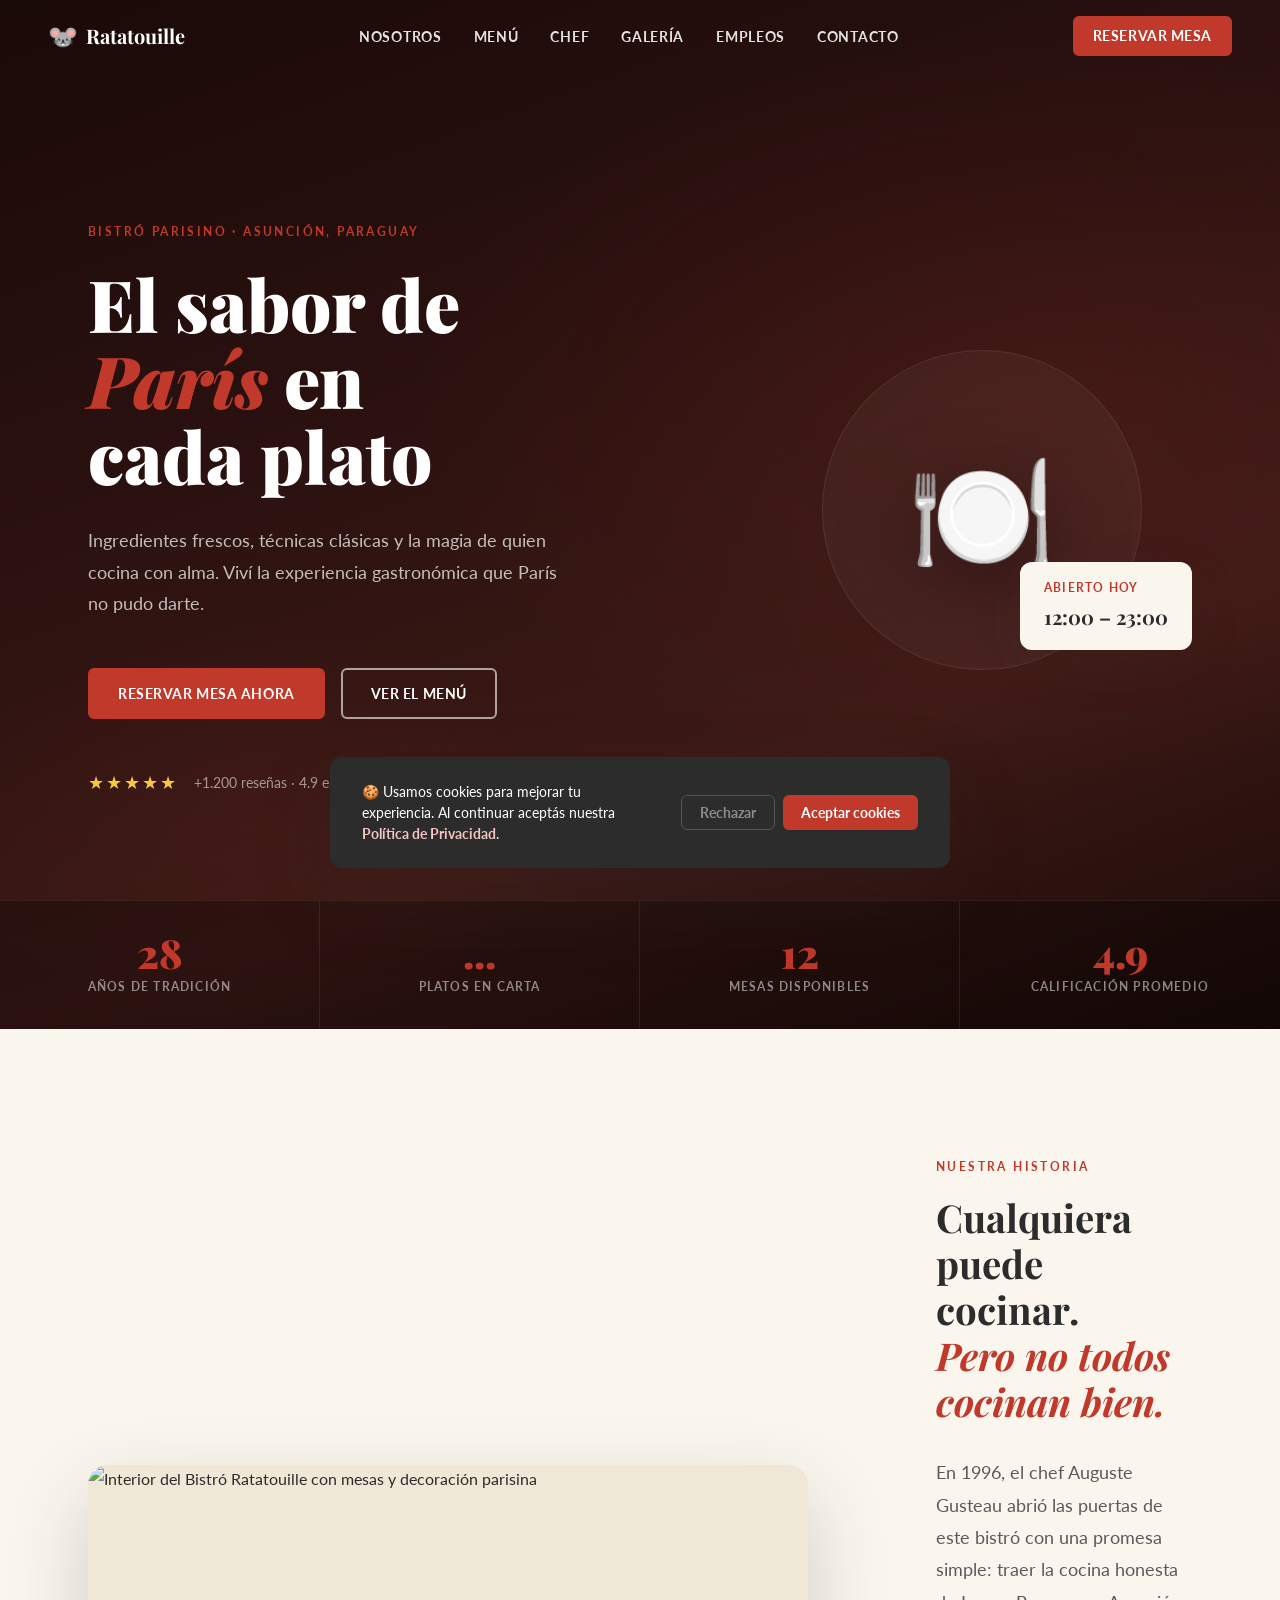
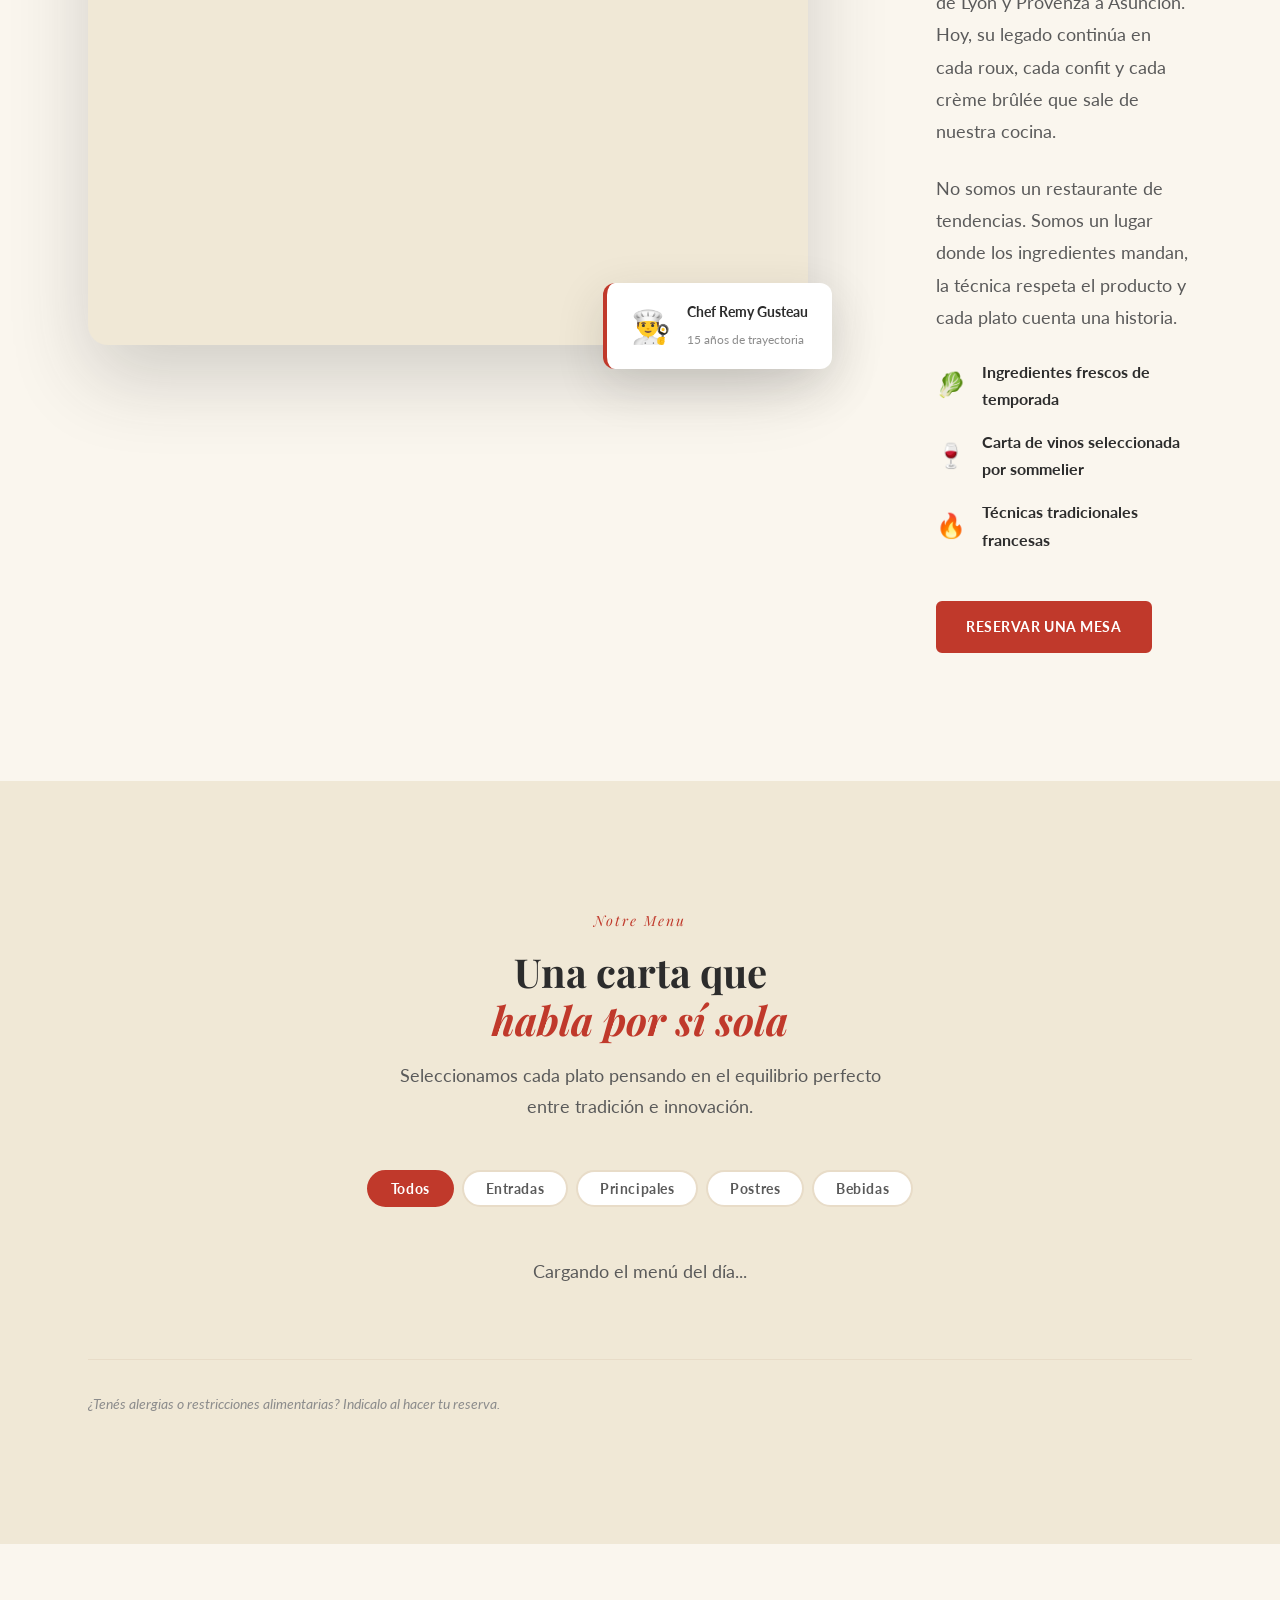
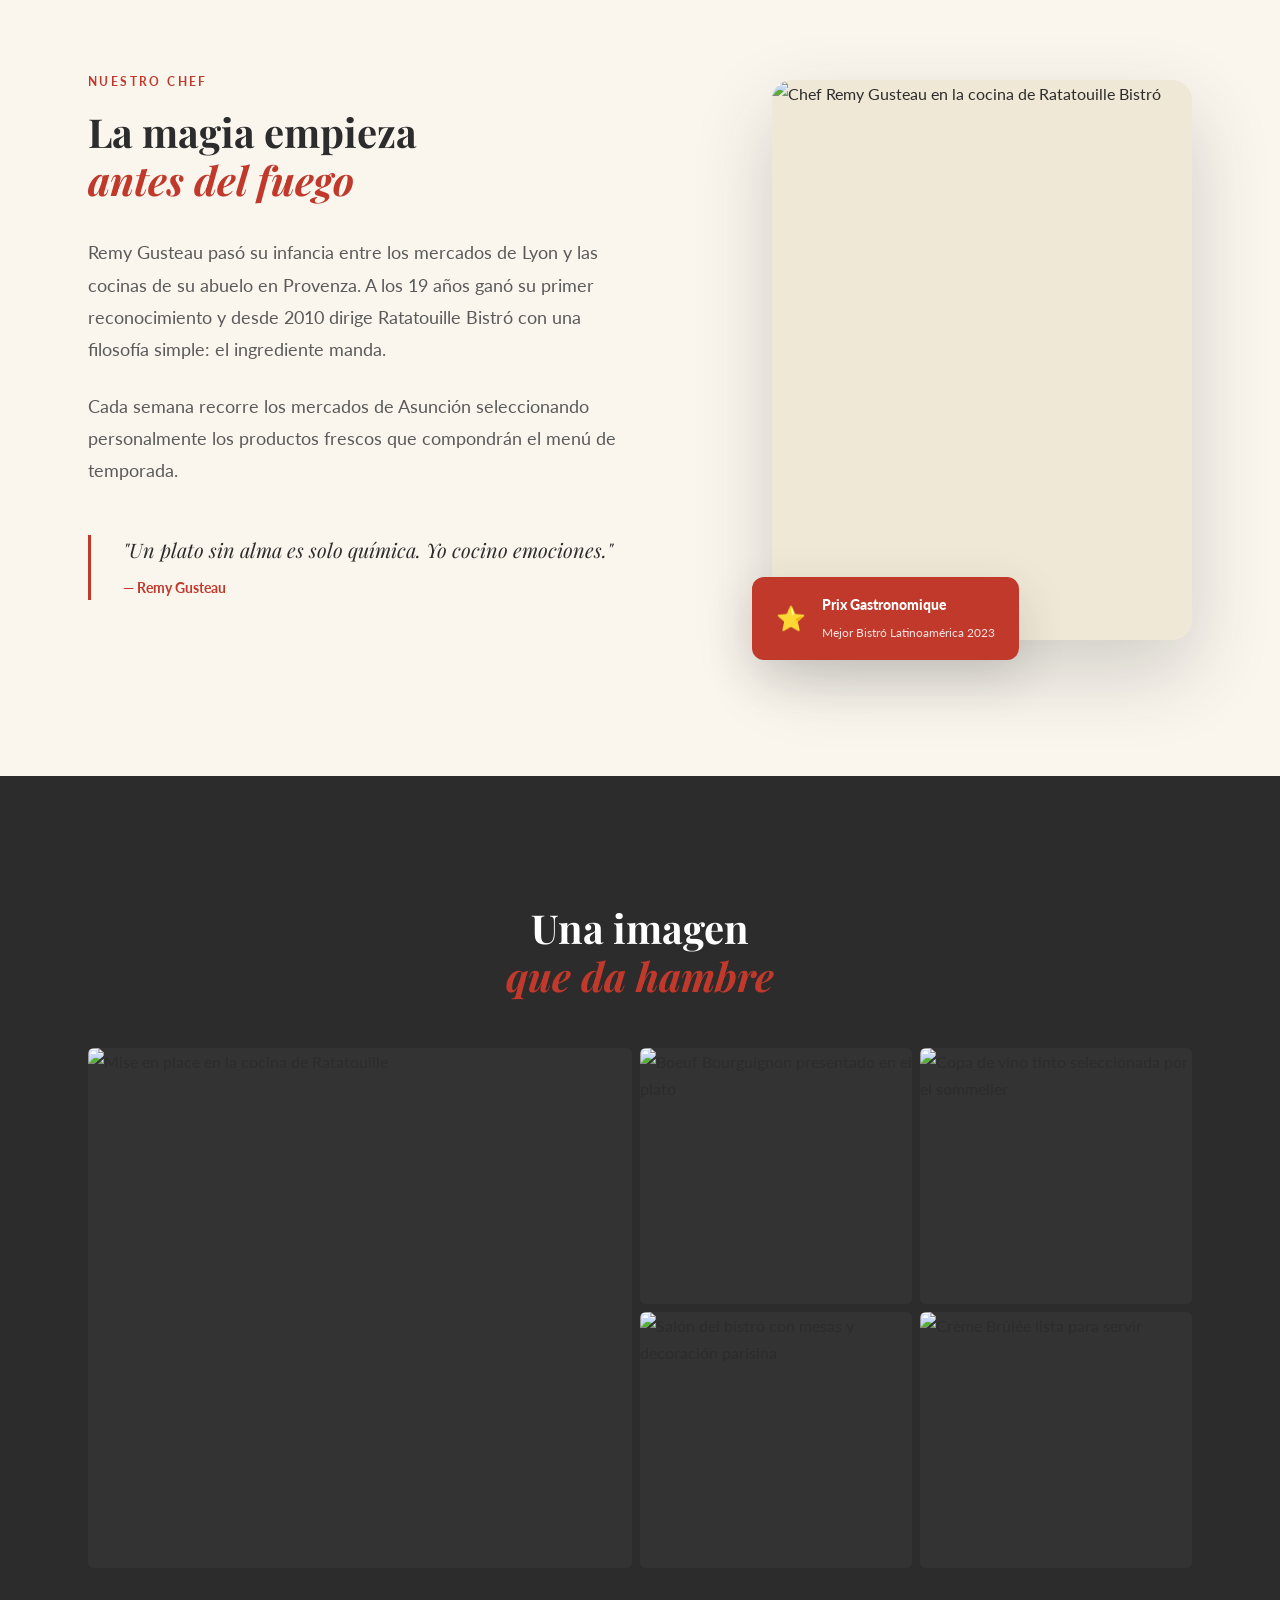
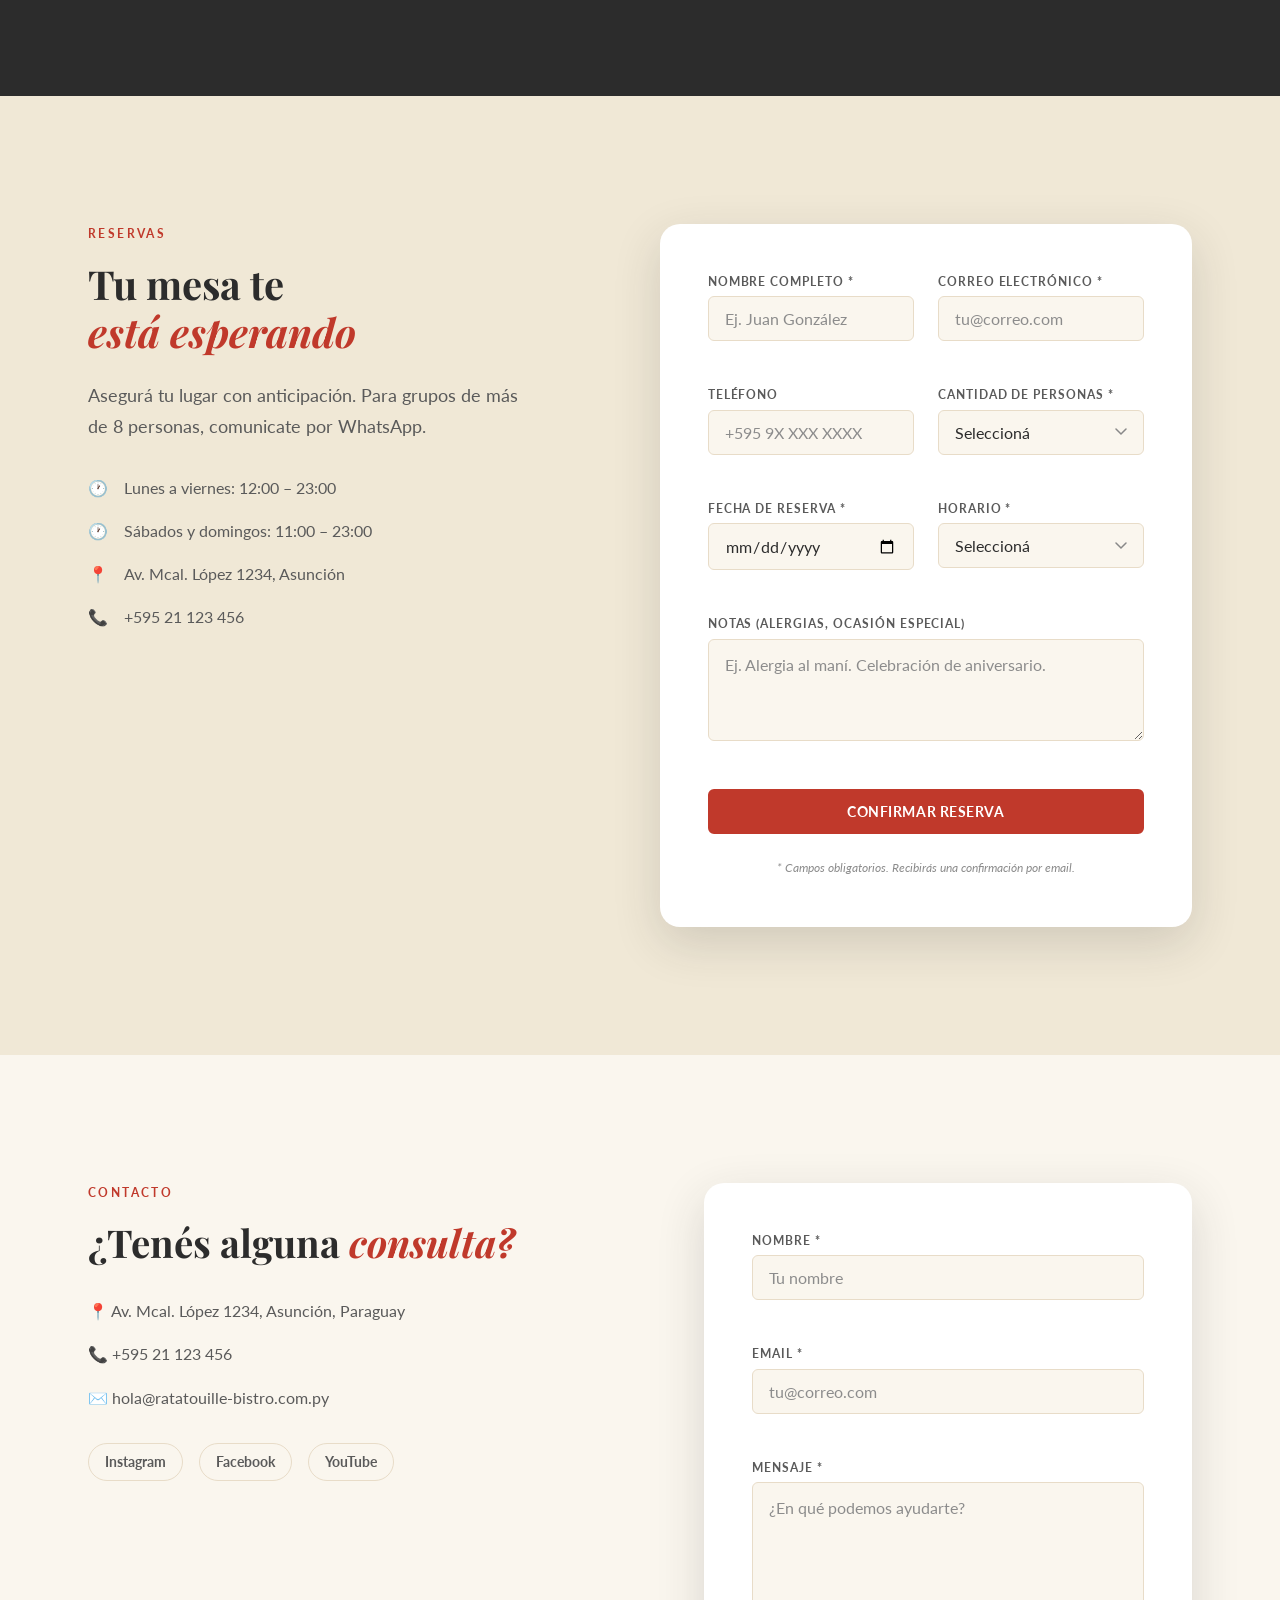
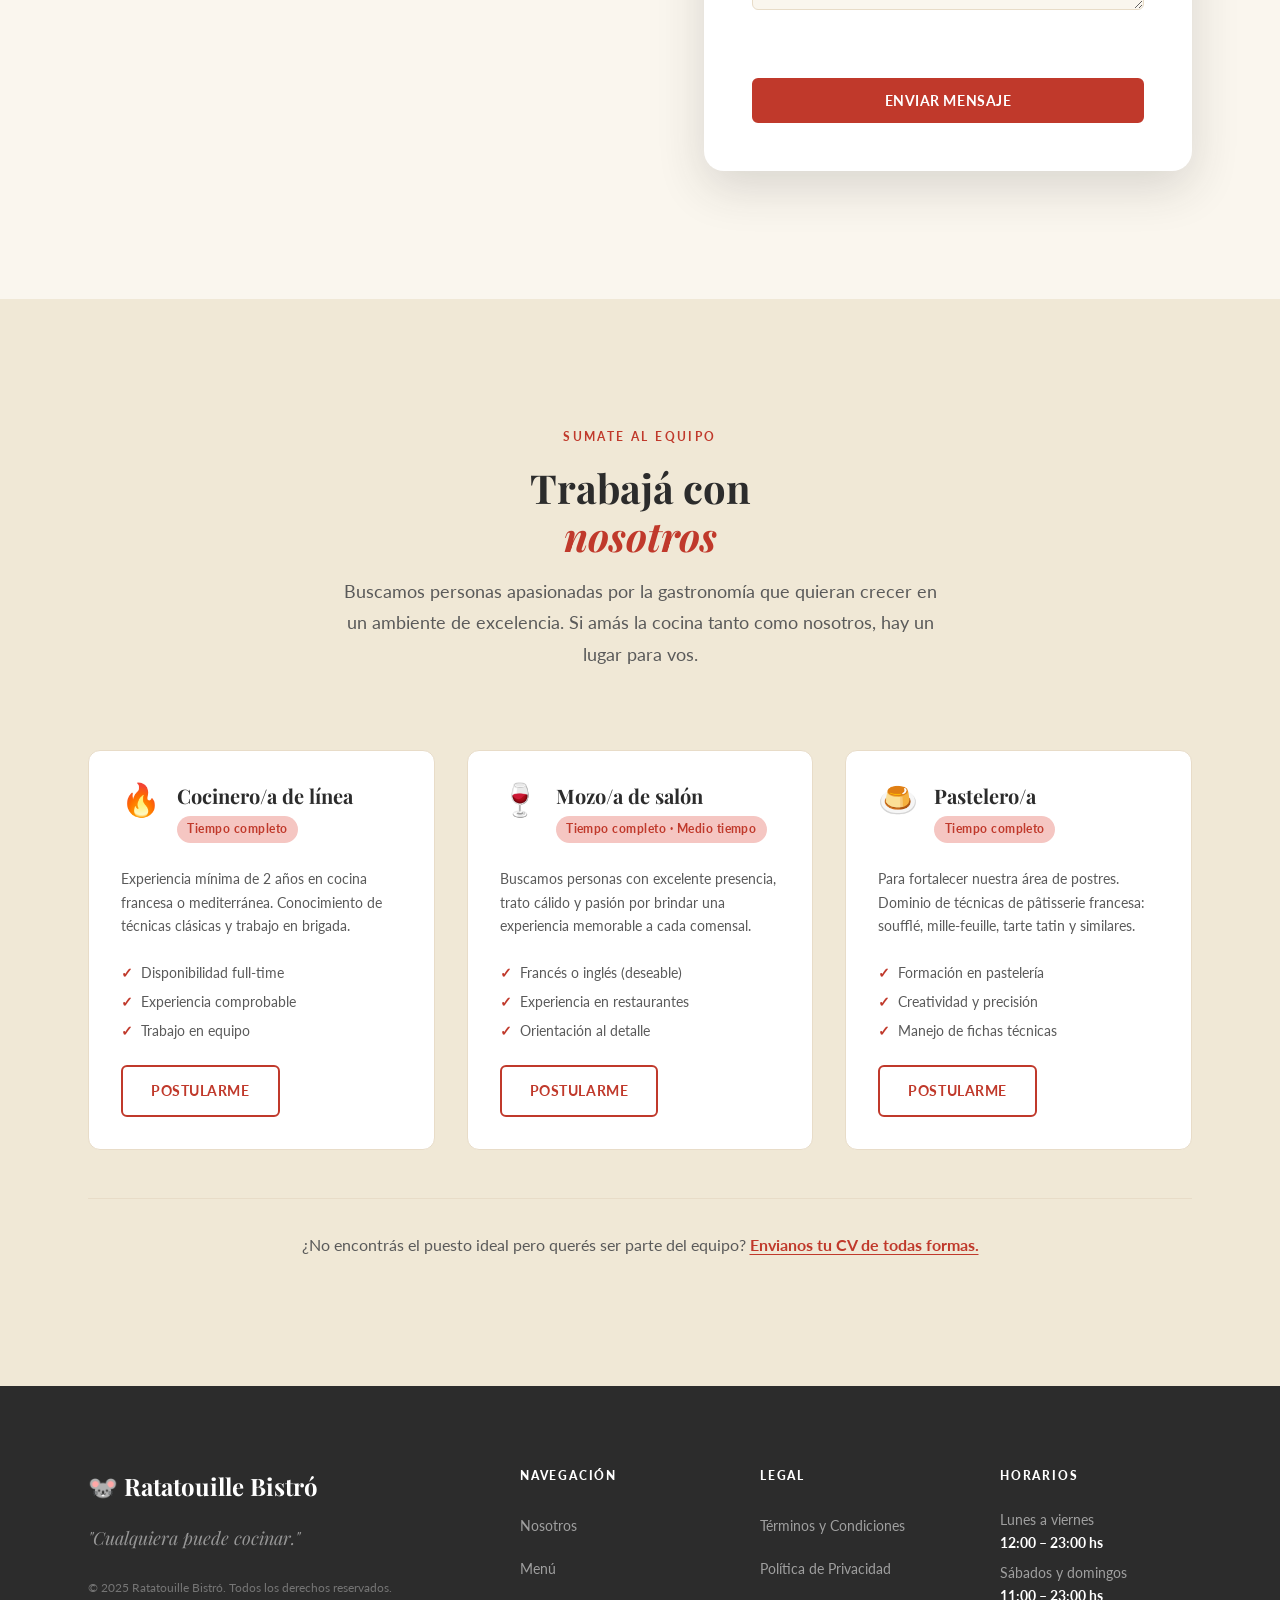
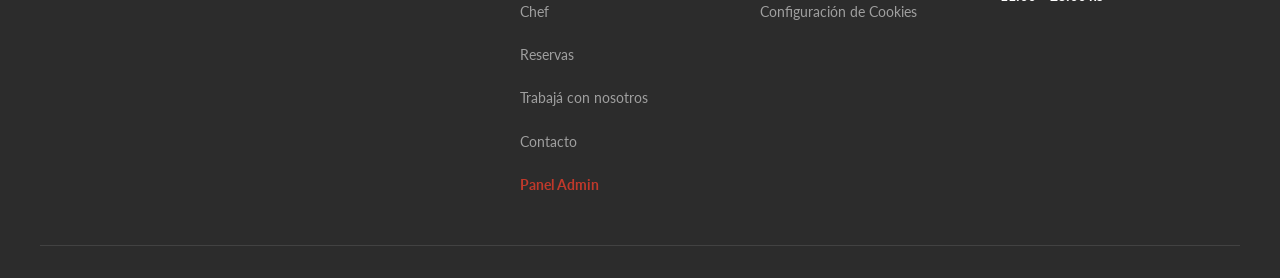
==== commit 429aab0f: "fixes generales" ====
--- a/frontend/index.html
+++ b/frontend/index.html
@@ -123,7 +123,7 @@
         <span class="stats__label">Años de tradición</span>
       </div>
       <div class="stats__item" role="listitem">
-        <span class="stats__number">64</span>
+        <span class="stats__number" id="stats-platos">...</span>
         <span class="stats__label">Platos en carta</span>
       </div>
       <div class="stats__item" role="listitem">
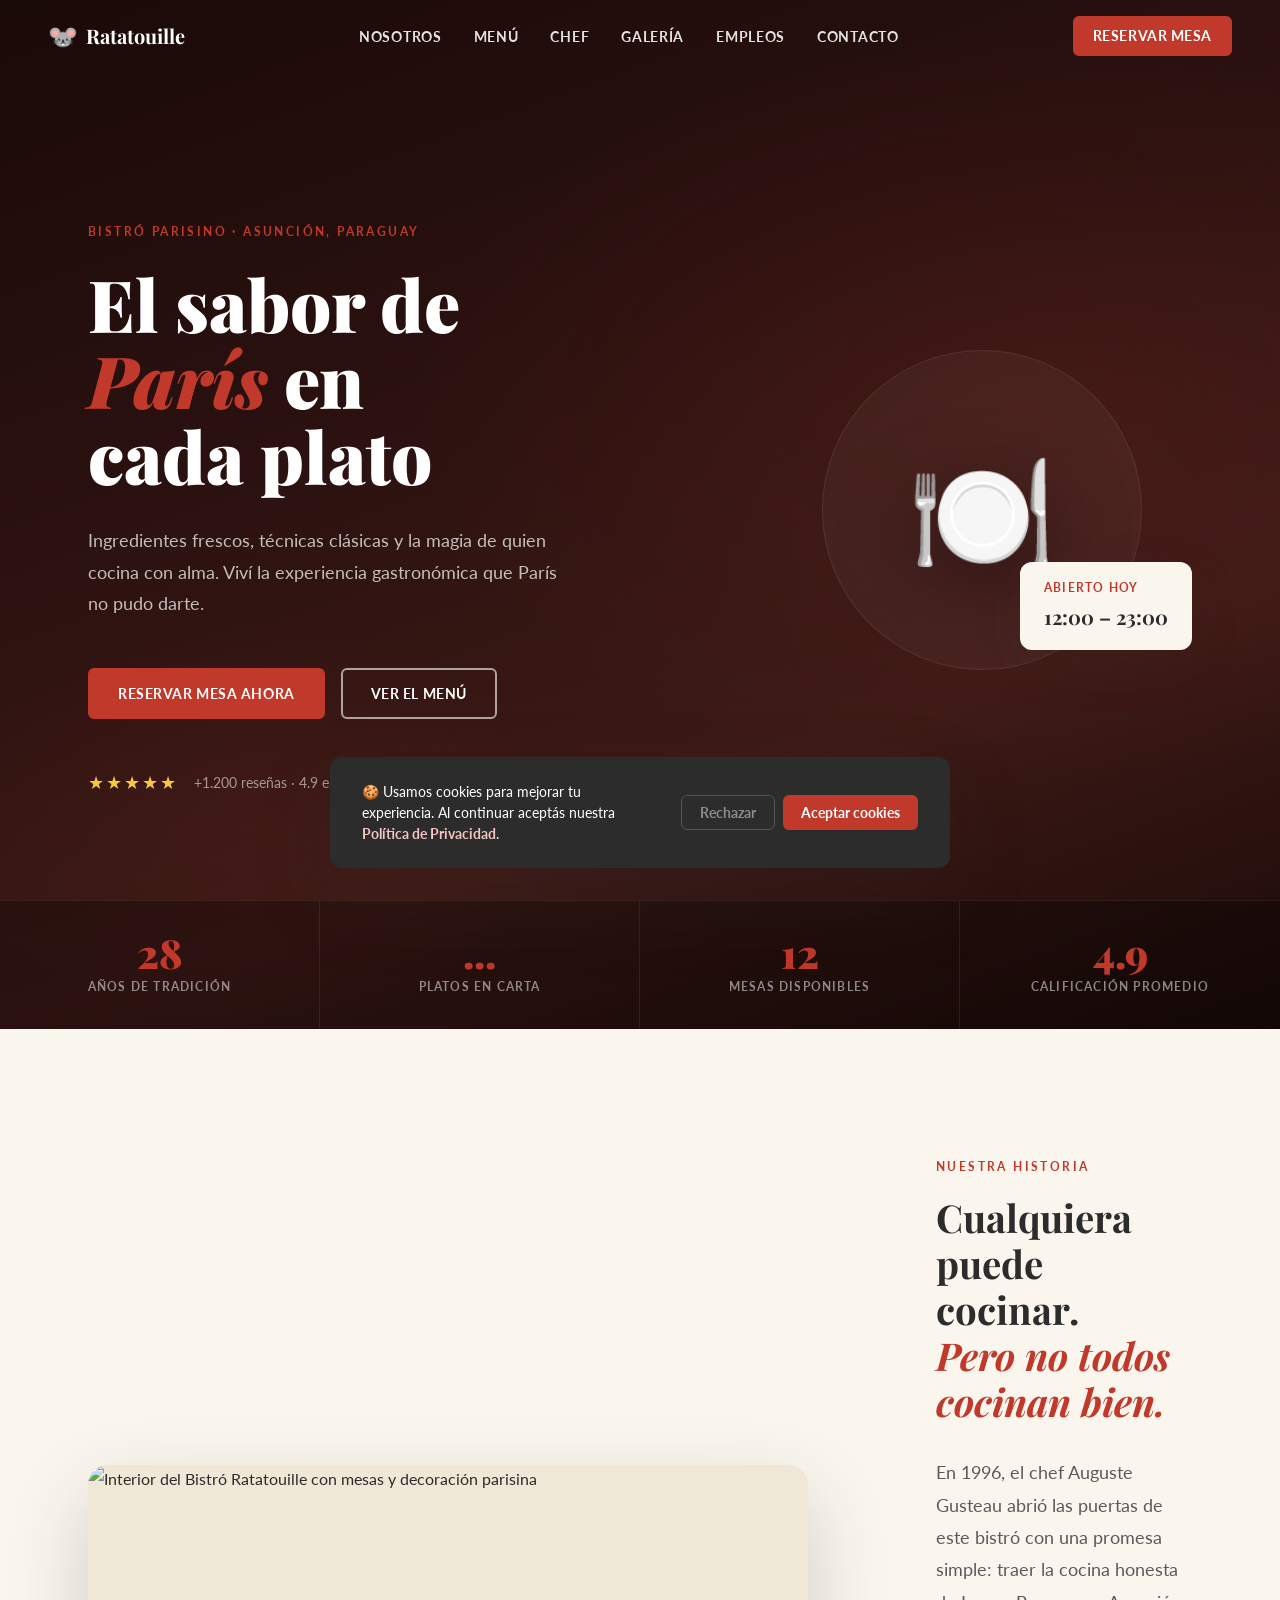
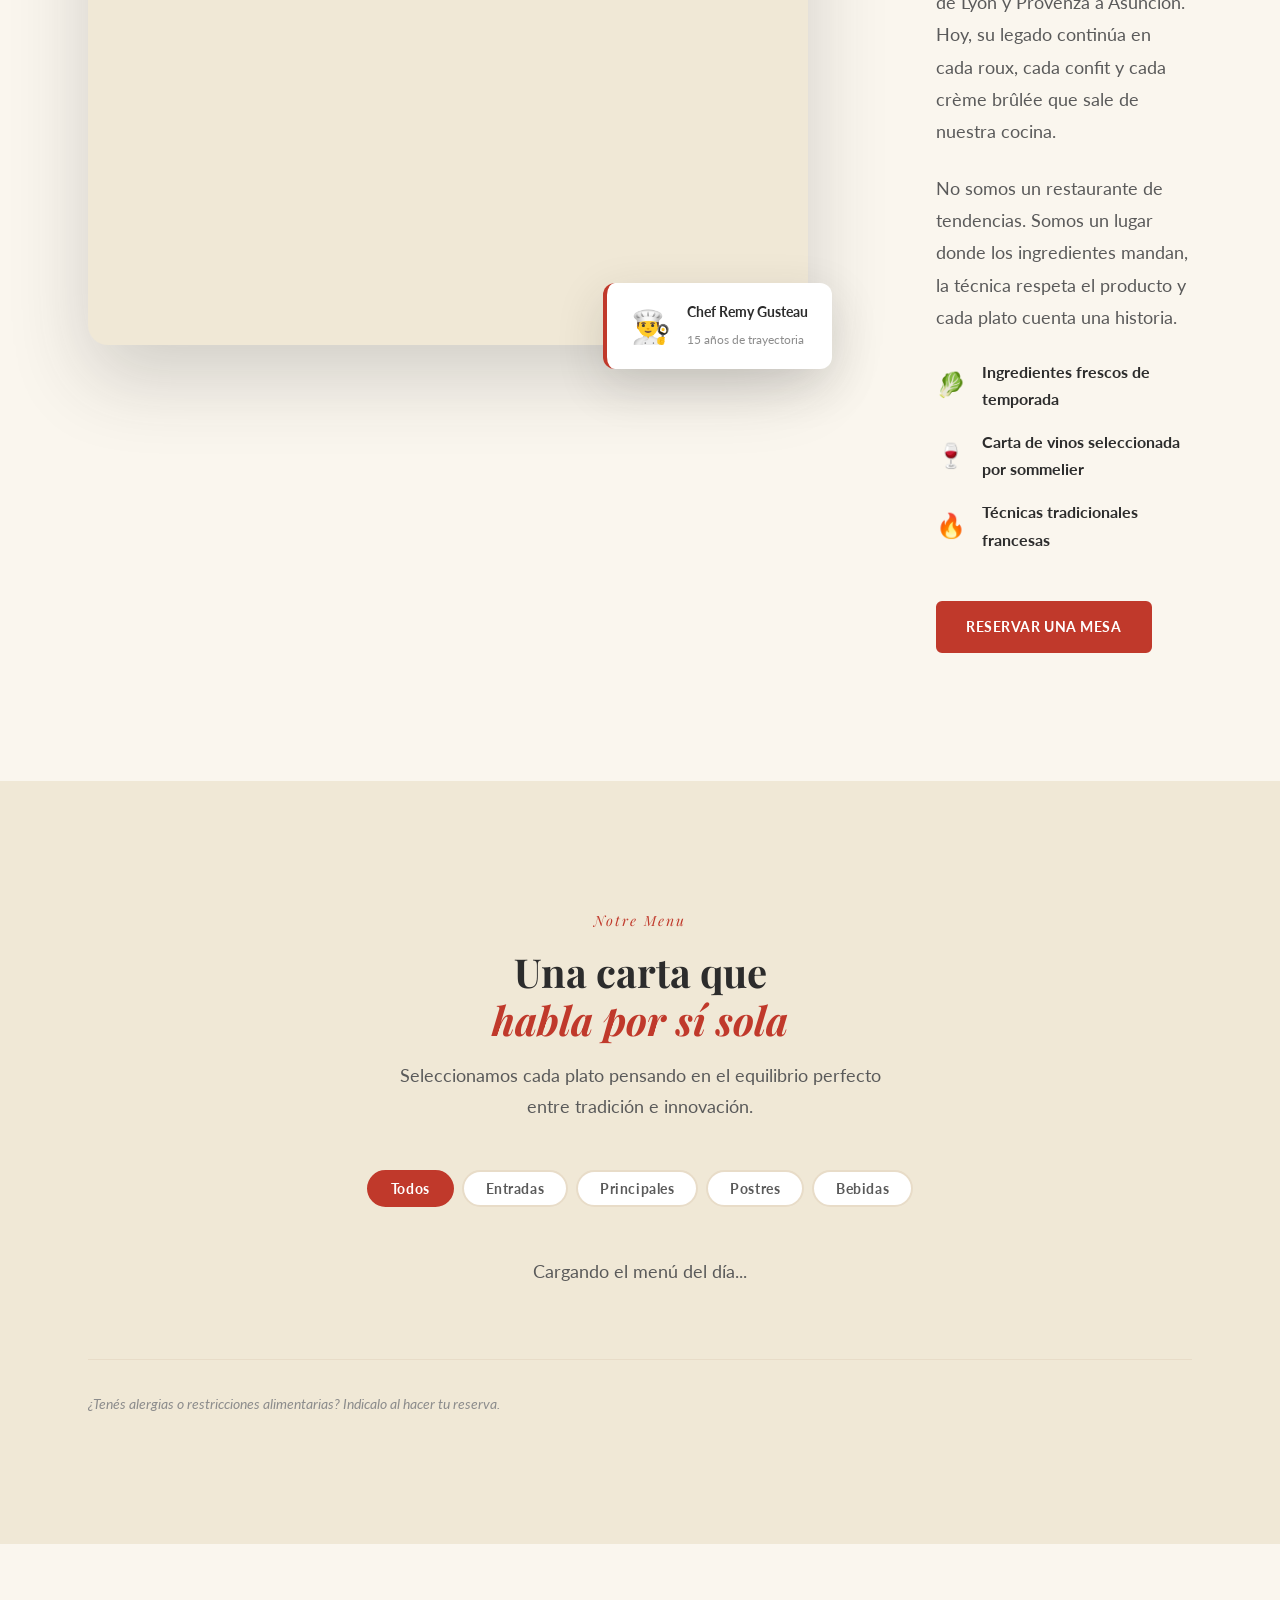
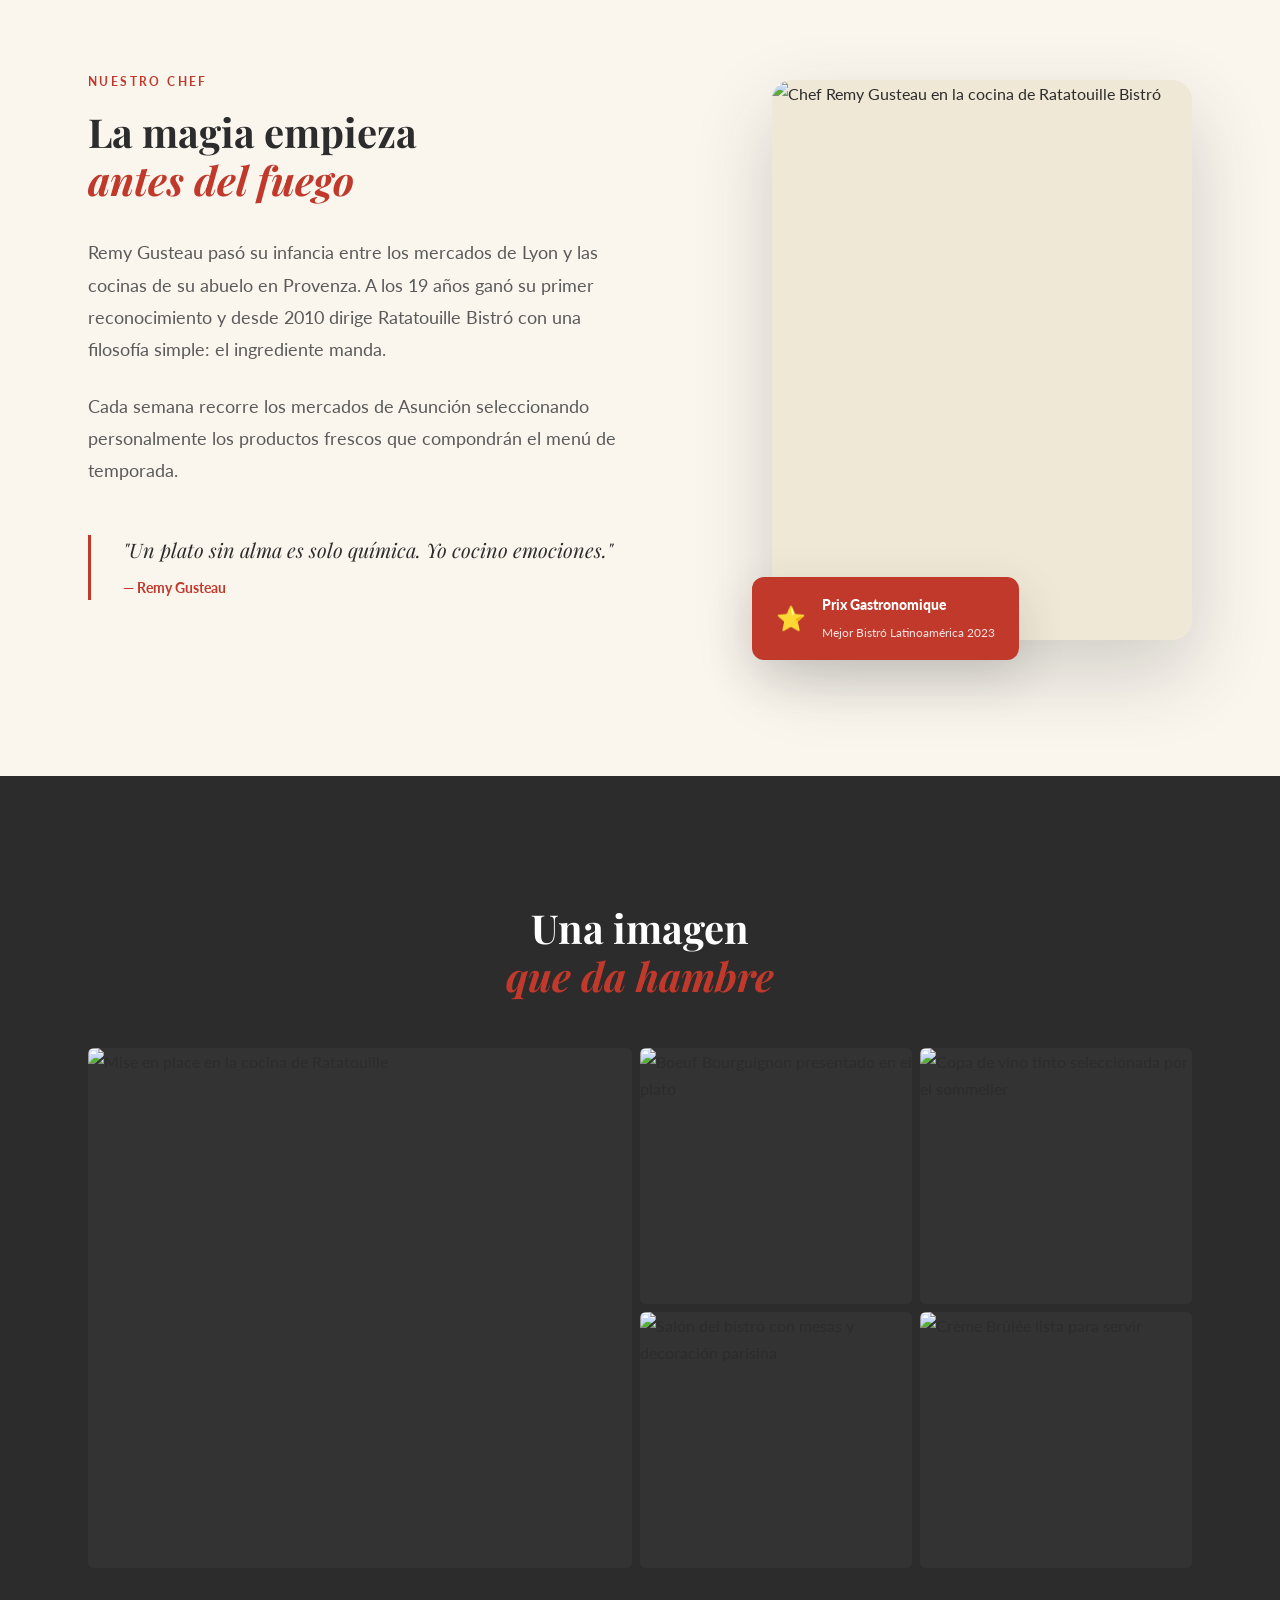
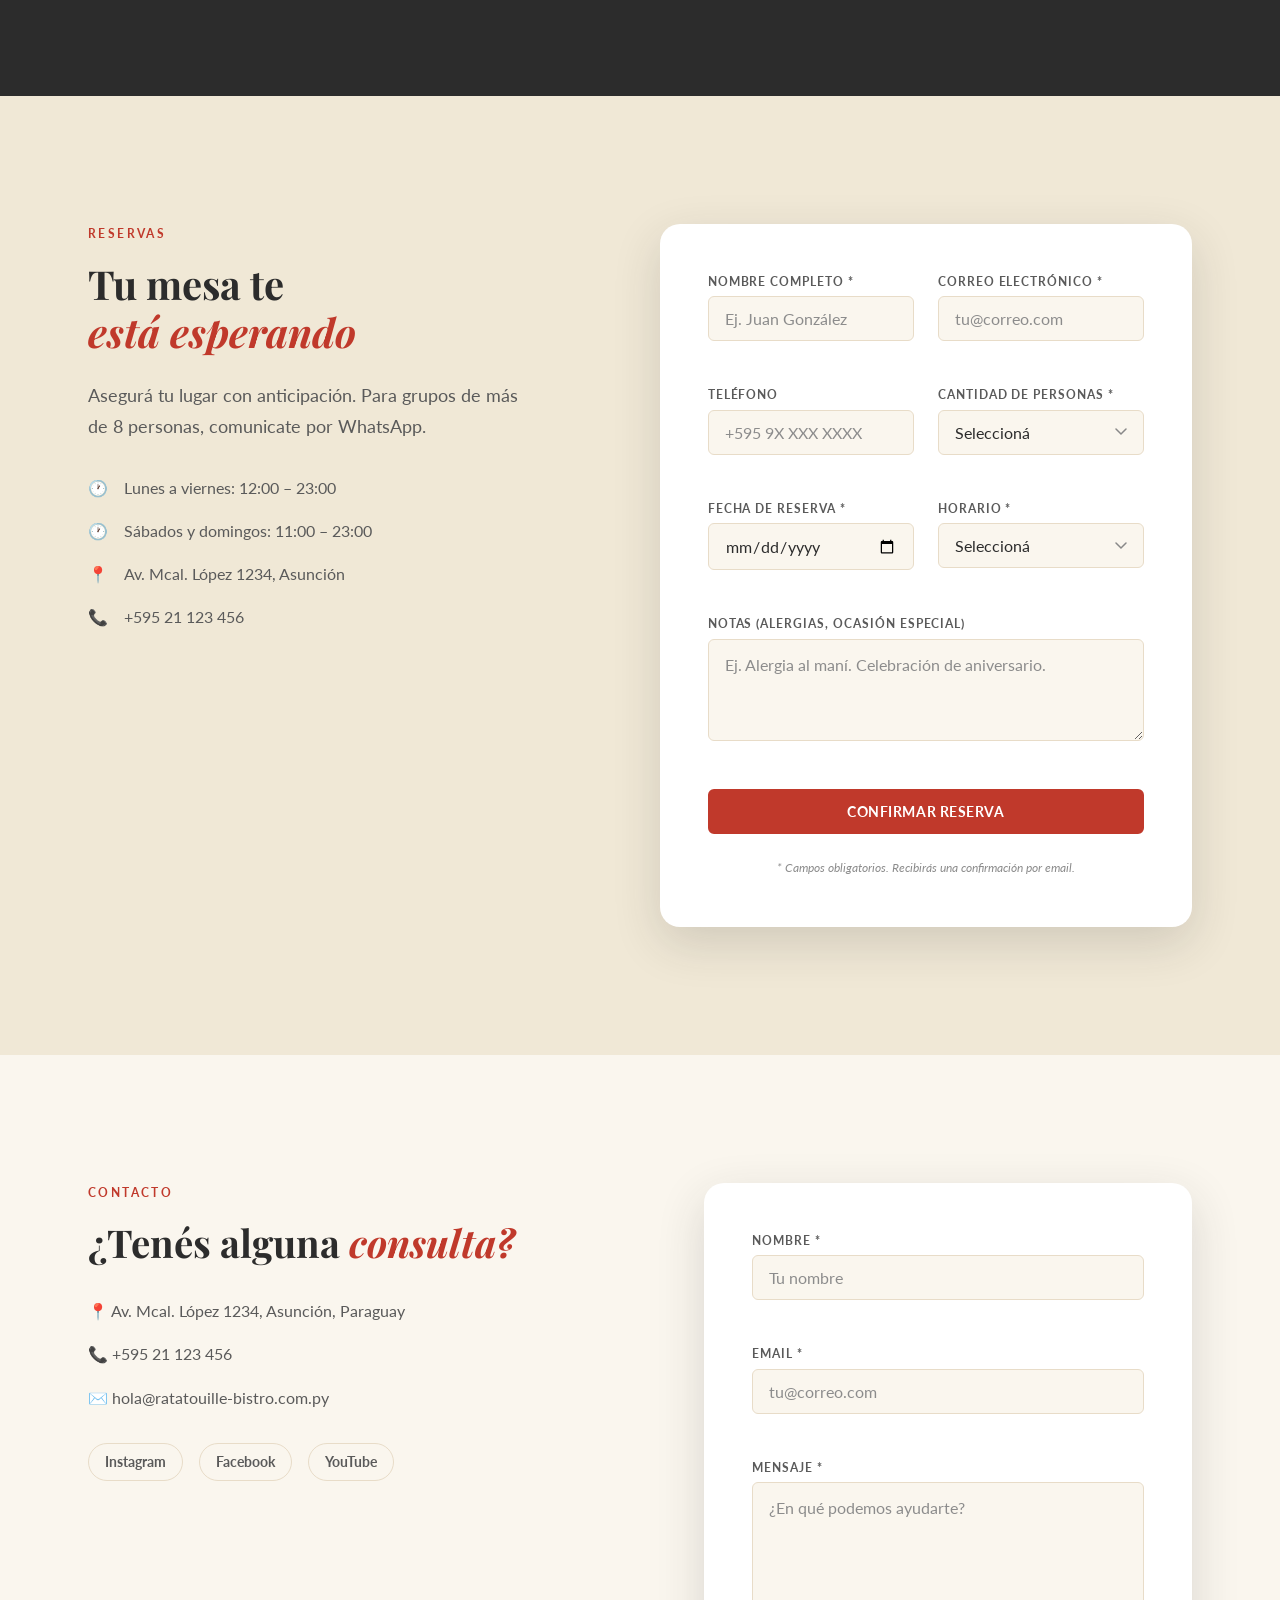
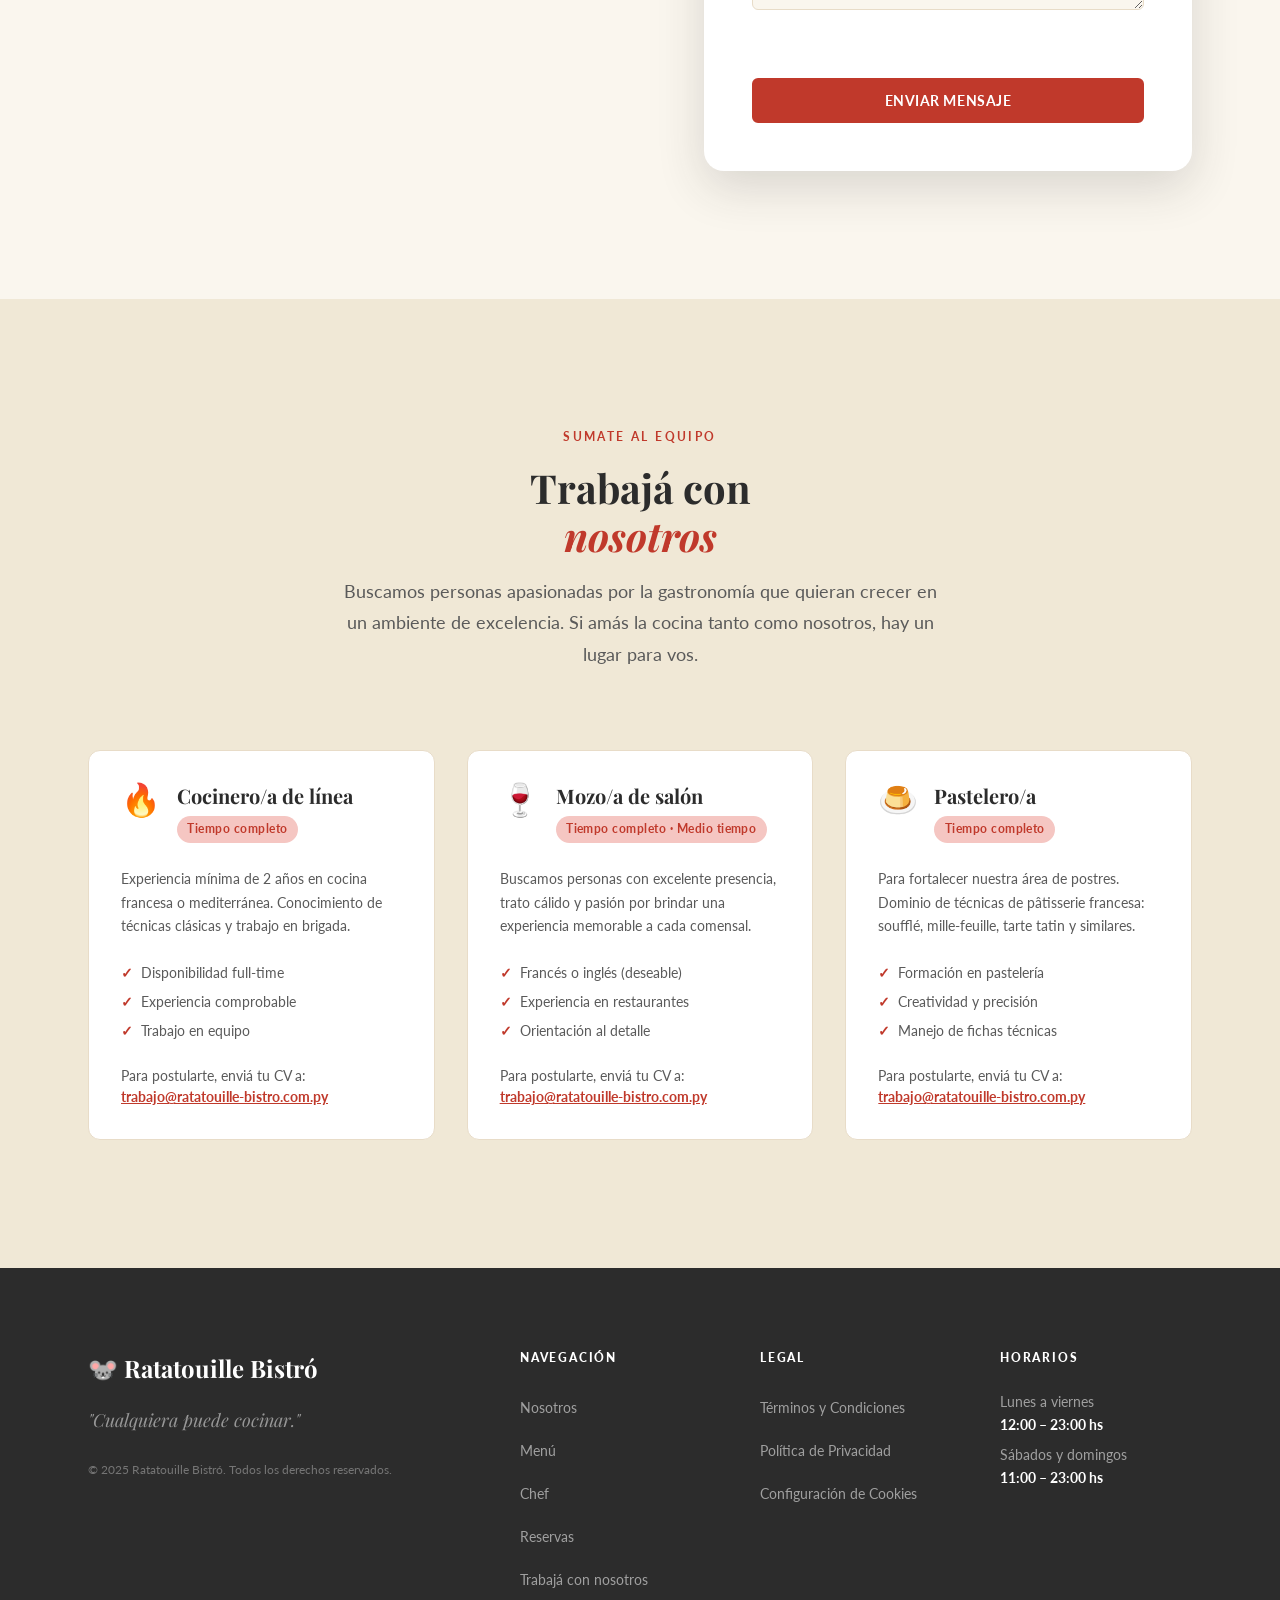
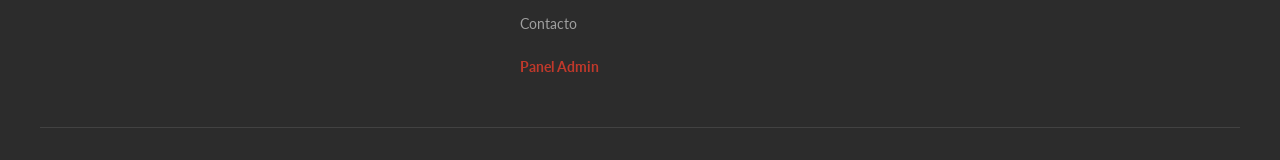
==== commit 592c97c9: "fix: subida de imagenes" ====
--- a/frontend/index.html
+++ b/frontend/index.html
@@ -427,7 +427,7 @@
           <li>Experiencia comprobable</li>
           <li>Trabajo en equipo</li>
         </ul>
-        <a href="mailto:rrhh@ratatouille-bistro.com.py?subject=Postulación: Cocinero/a de línea" class="btn btn--ghost btn--sm">Postularme</a>
+        <p class="jobs__card-contact">Para postularte, enviá tu CV a:<br><a href="mailto:trabajo@ratatouille-bistro.com.py?subject=Postulación: Cocinero/a de línea">trabajo@ratatouille-bistro.com.py</a></p>
       </article>
 
       <article class="jobs__card" aria-label="Puesto: Mozo/a">
@@ -444,7 +444,7 @@
           <li>Experiencia en restaurantes</li>
           <li>Orientación al detalle</li>
         </ul>
-        <a href="mailto:rrhh@ratatouille-bistro.com.py?subject=Postulación: Mozo/a de salón" class="btn btn--ghost btn--sm">Postularme</a>
+        <p class="jobs__card-contact">Para postularte, enviá tu CV a:<br><a href="mailto:trabajo@ratatouille-bistro.com.py?subject=Postulación: Mozo/a de salón">trabajo@ratatouille-bistro.com.py</a></p>
       </article>
 
       <article class="jobs__card" aria-label="Puesto: Pastelero/a">
@@ -461,17 +461,9 @@
           <li>Creatividad y precisión</li>
           <li>Manejo de fichas técnicas</li>
         </ul>
-        <a href="mailto:rrhh@ratatouille-bistro.com.py?subject=Postulación: Pastelero/a" class="btn btn--ghost btn--sm">Postularme</a>
+        <p class="jobs__card-contact">Para postularte, enviá tu CV a:<br><a href="mailto:trabajo@ratatouille-bistro.com.py?subject=Postulación: Pastelero/a">trabajo@ratatouille-bistro.com.py</a></p>
       </article>
 
-    </div>
-
-    <!-- Postulación espontánea -->
-    <div class="jobs__open">
-      <p class="jobs__open-text">
-        ¿No encontrás el puesto ideal pero querés ser parte del equipo?
-        <a href="mailto:rrhh@ratatouille-bistro.com.py?subject=Postulación espontánea" class="jobs__open-link">Envianos tu CV de todas formas.</a>
-      </p>
     </div>
 
   </div>
@@ -501,9 +493,9 @@
       <nav class="footer__nav" aria-label="Sección legal">
         <h3 class="footer__nav-title">Legal</h3>
         <ul class="footer__links" role="list">
-          <li><a href="#terminos"   class="footer__link" id="terminos">Términos y Condiciones</a></li>
-          <li><a href="#privacidad" class="footer__link">Política de Privacidad</a></li>
-          <li><a href="#cookies"    class="footer__link" id="cookies">Configuración de Cookies</a></li>
+          <li><a href="#" class="footer__link btn-legal" data-legal="terminos">Términos y Condiciones</a></li>
+          <li><a href="#" class="footer__link btn-legal" data-legal="privacidad">Política de Privacidad</a></li>
+          <li><a href="#" class="footer__link" id="btn-reopen-cookies">Configuración de Cookies</a></li>
         </ul>
       </nav>
       <div class="footer__contact">
@@ -514,6 +506,17 @@
     </div>
   </footer>
 
+  <!-- MODAL LEGAL FICTICIO -->
+  <div class="modal" id="modal-legal" style="display: none; position: fixed; z-index: 2000; left: 0; top: 0; width: 100%; height: 100%; background: rgba(0,0,0,0.5); align-items: center; justify-content: center;">
+      <div class="modal__content" style="background: var(--color-white); padding: 40px; border-radius: 12px; width: 90%; max-width: 600px; max-height: 80vh; overflow-y: auto; position: relative;">
+          <span class="modal__close" id="close-modal-legal" style="position: absolute; top: 20px; right: 20px; font-size: 24px; cursor: pointer; color: #999;">&times;</span>
+          <h2 class="chart-title" id="legal-title" style="font-family: 'Playfair Display', serif; font-size: 1.5rem; margin-bottom: 25px; color: var(--color-dom-dark); border-bottom: 2px solid #f4f4f9; padding-bottom: 10px;">Documento Legal</h2>
+          <div id="legal-content" style="font-size: 0.9rem; color: #555; line-height: 1.6;">
+              <!-- El contenido se inyecta via JS -->
+          </div>
+      </div>
+  </div>
+
   <!-- Toast de notificación (visibilidad del estado — Lineamiento 1A) -->
   <div class="toast" id="toast" role="status" aria-live="polite" aria-atomic="true"></div>
 
--- a/frontend/ratatouille.css
+++ b/frontend/ratatouille.css
@@ -1605,18 +1605,22 @@
   font-weight: 700;
 }
  
-/* El botón de postulación usa .btn--outline adaptado al contexto claro */
-.jobs__card .btn--sm {
-  align-self: flex-start;
+.jobs__card-contact {
+  font-size: var(--text-sm);
+  color: var(--color-comp-mid);
   margin-top: auto;
-  color: var(--color-accent);
-  border-color: var(--color-accent);
-  background: transparent;
-}
- 
-.jobs__card .btn--sm:hover {
-  background: var(--color-accent);
-  color: var(--color-white);
+  line-height: 1.5;
+}
+ 
+.jobs__card-contact a {
+  font-weight: 700;
+  color: var(--color-accent);
+  text-decoration: underline;
+  word-break: break-all;
+}
+ 
+.jobs__card-contact a:hover {
+  color: var(--color-accent-hover);
 }
  
 .jobs__open {
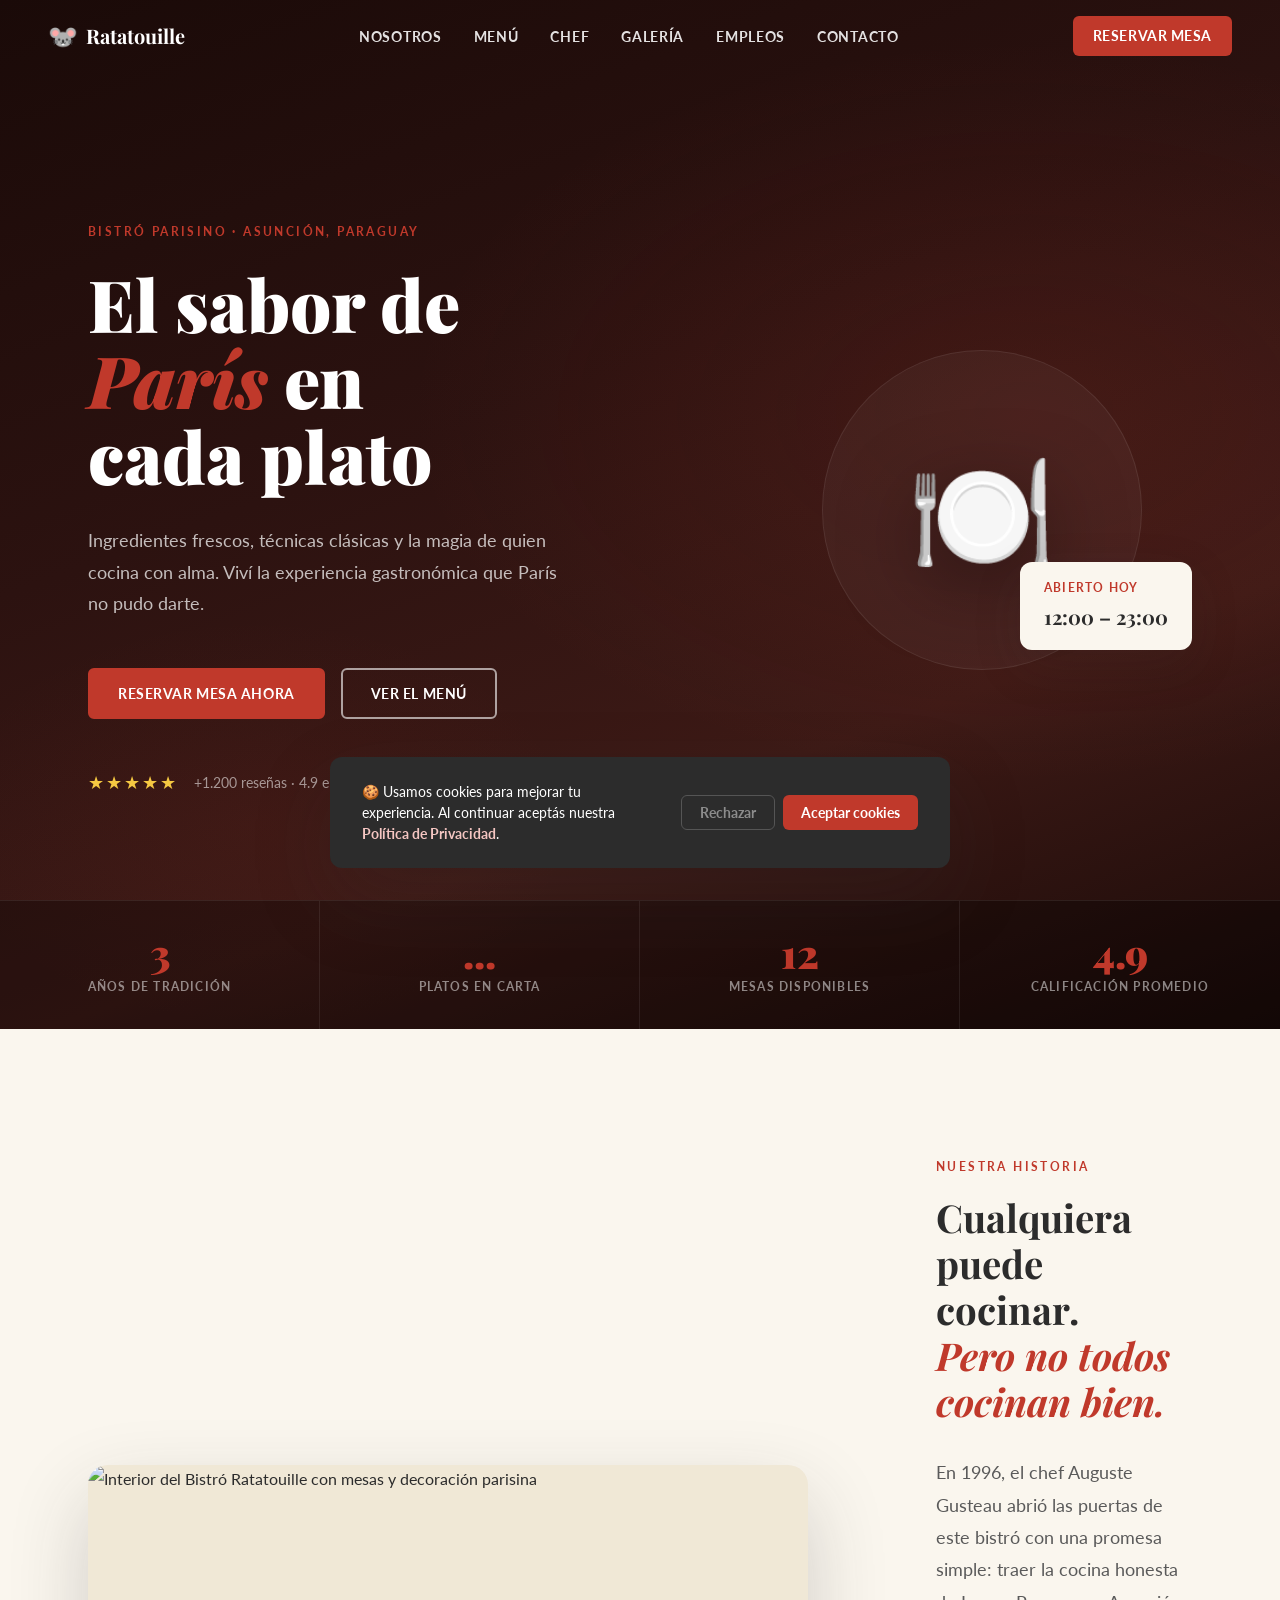
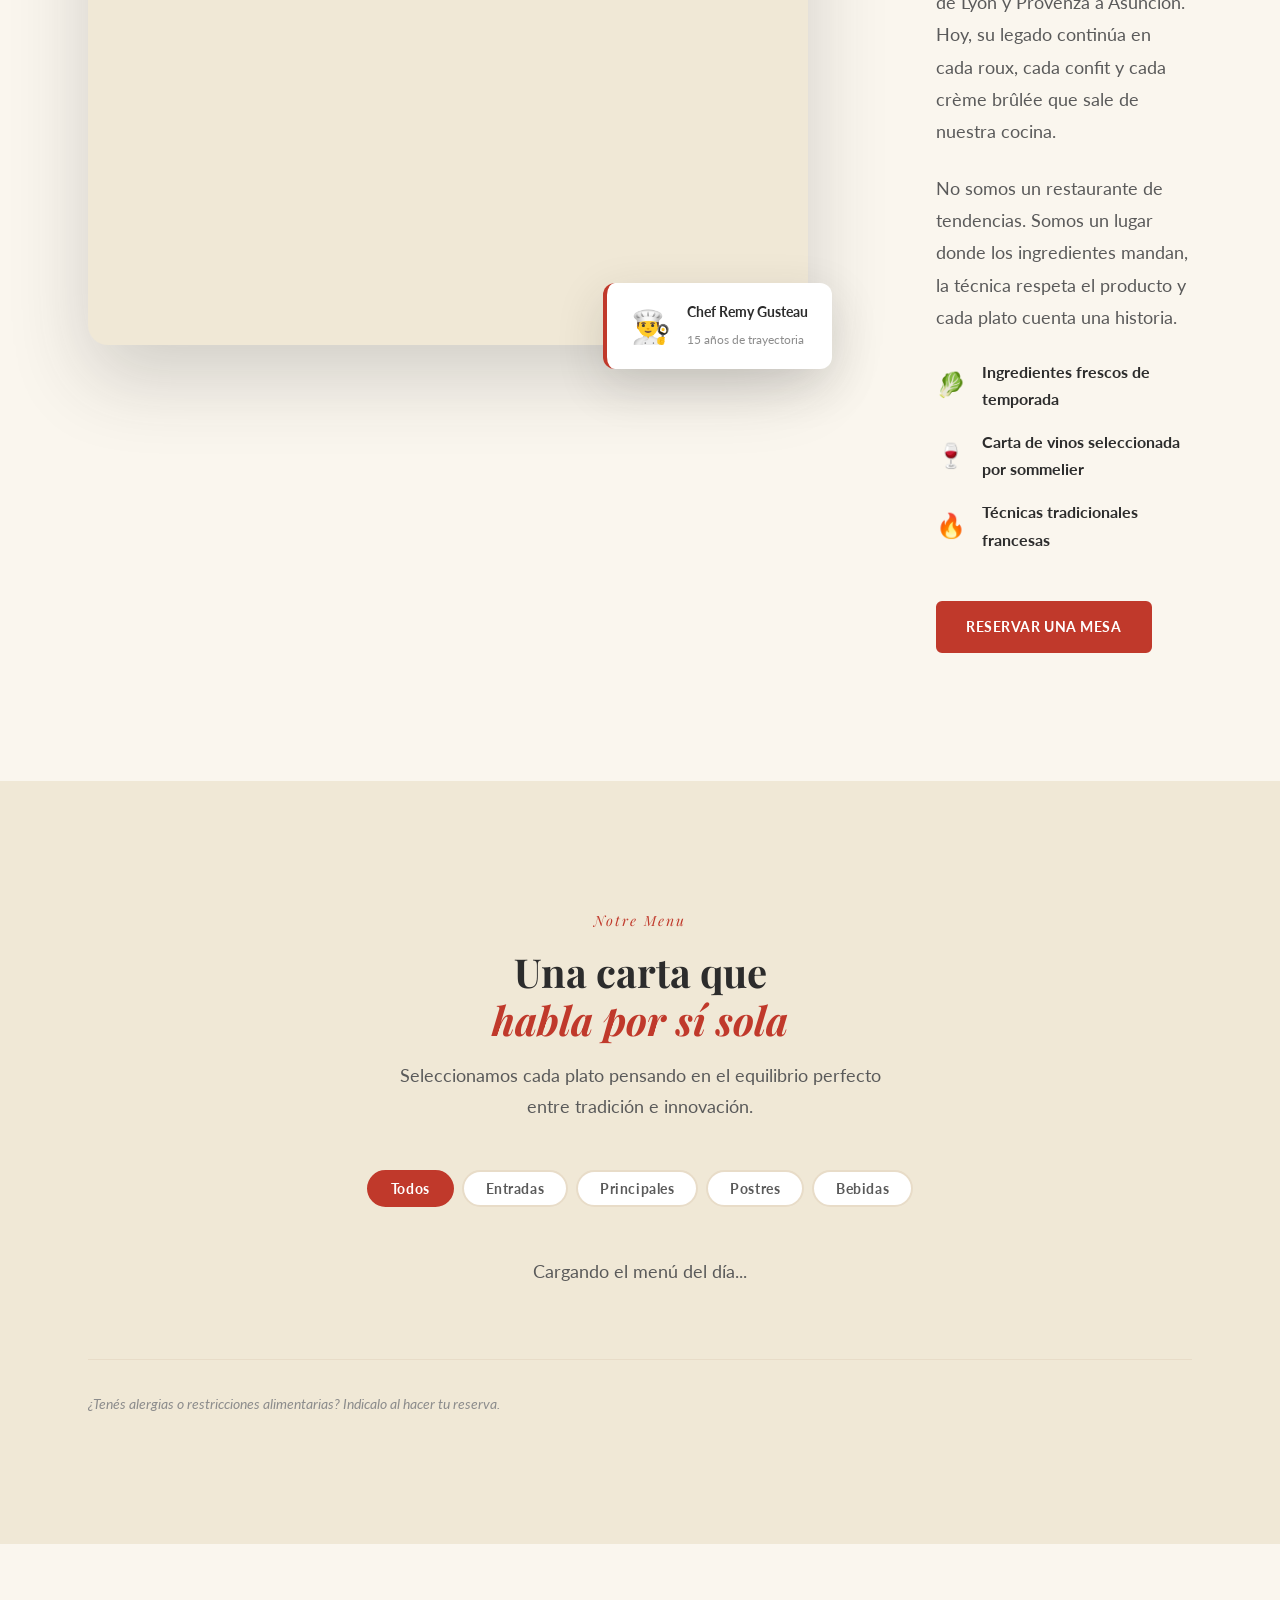
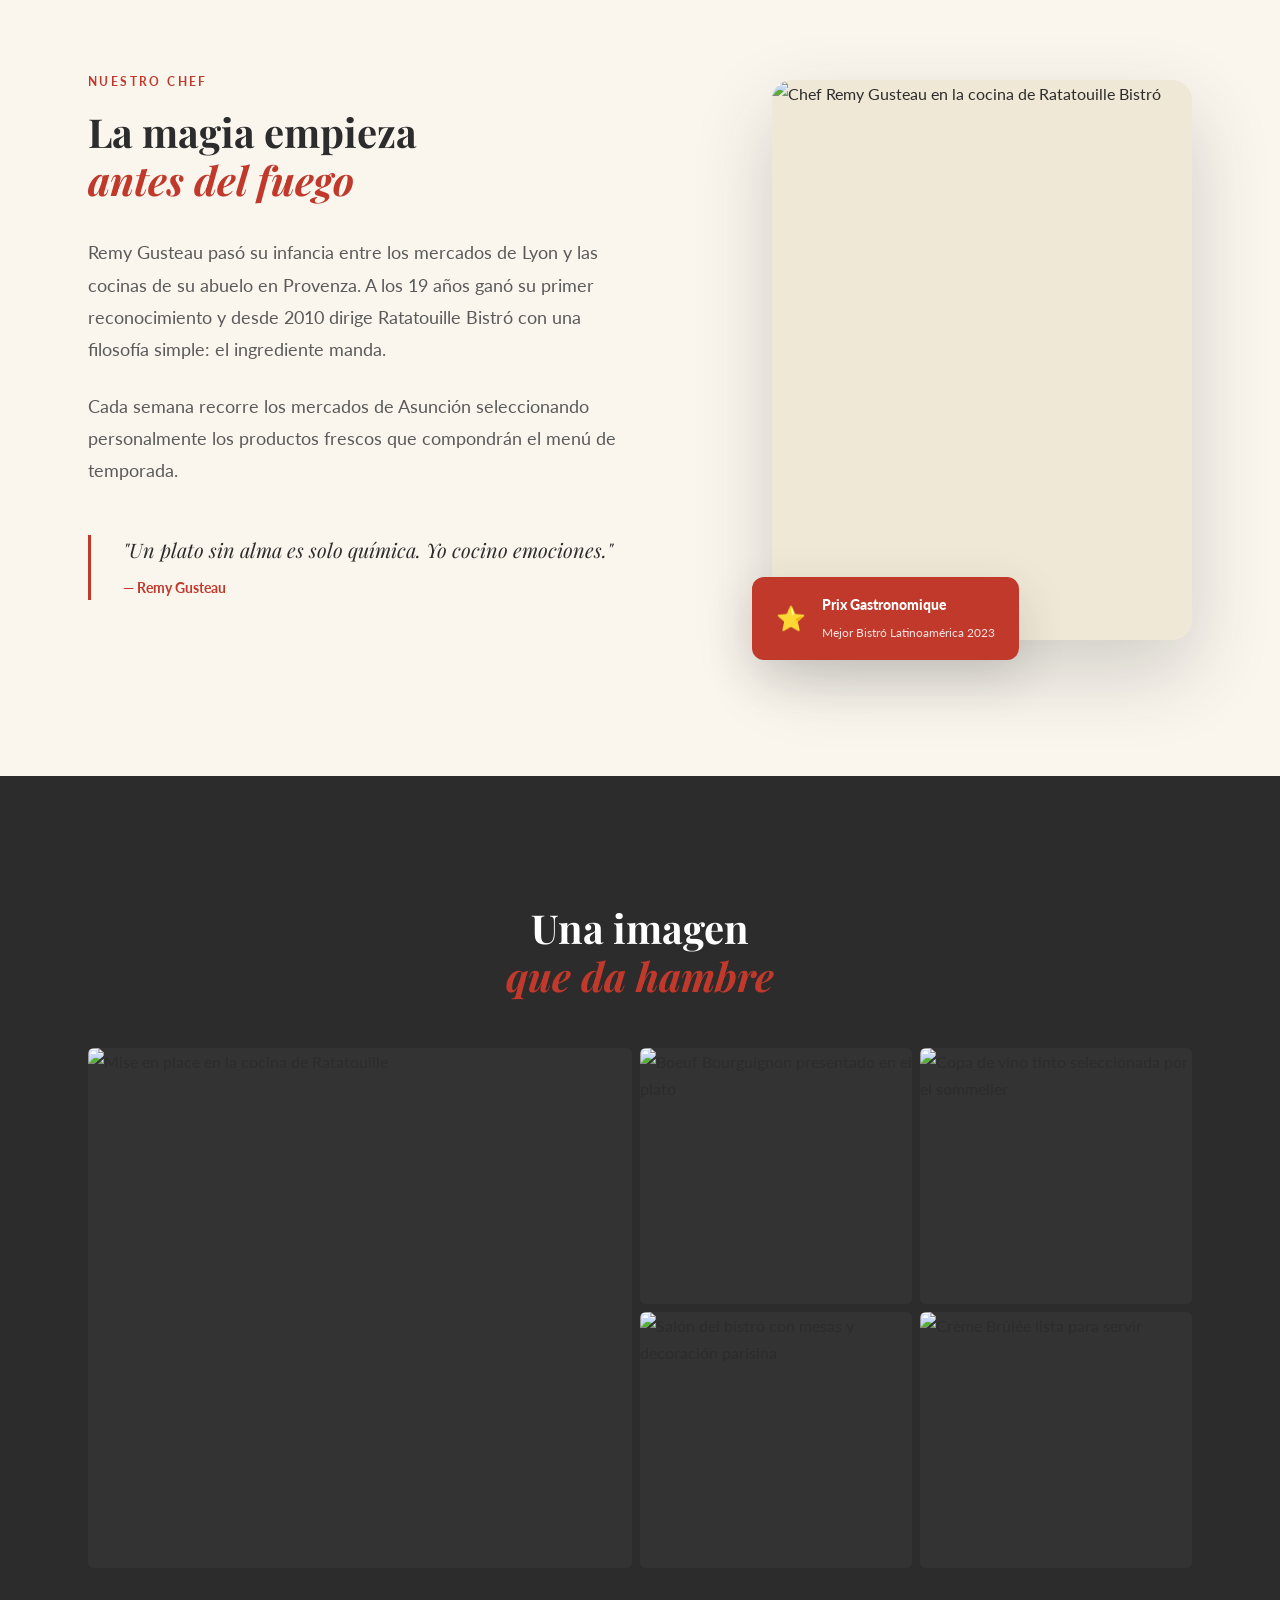
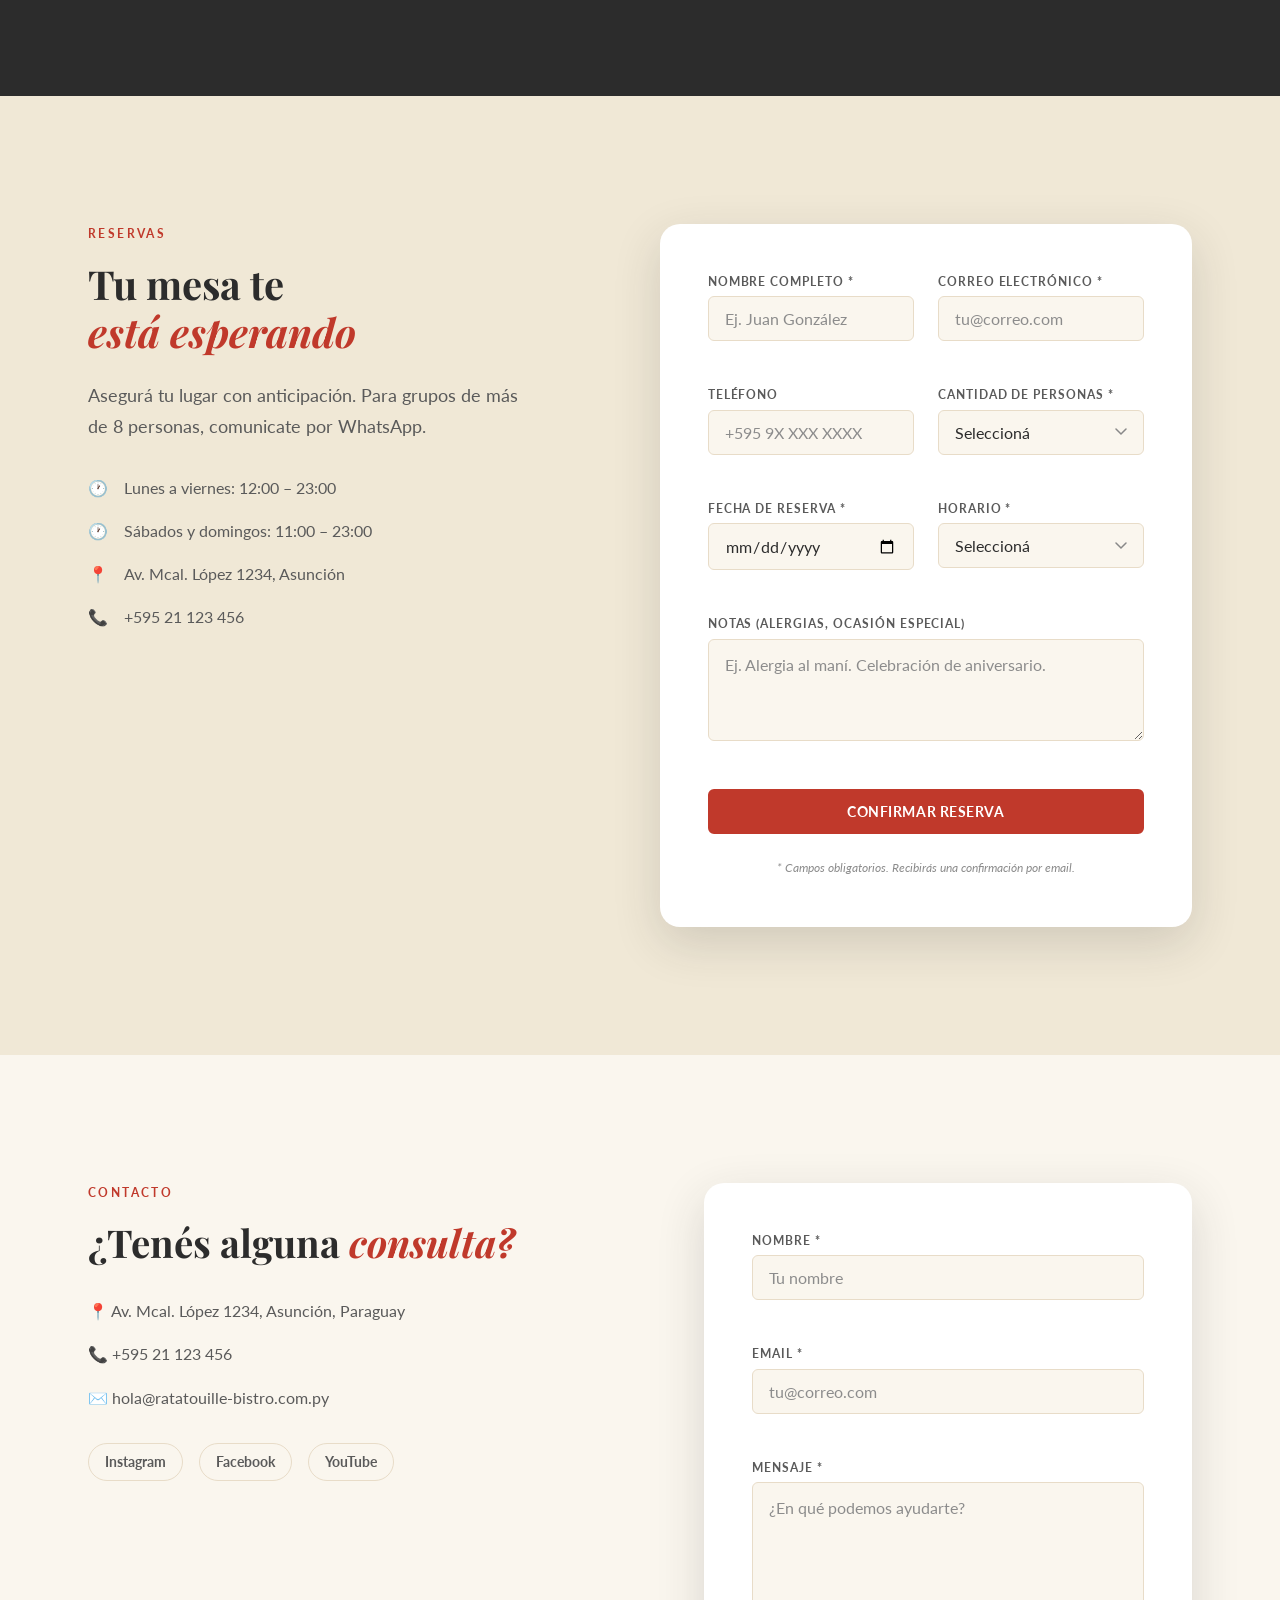
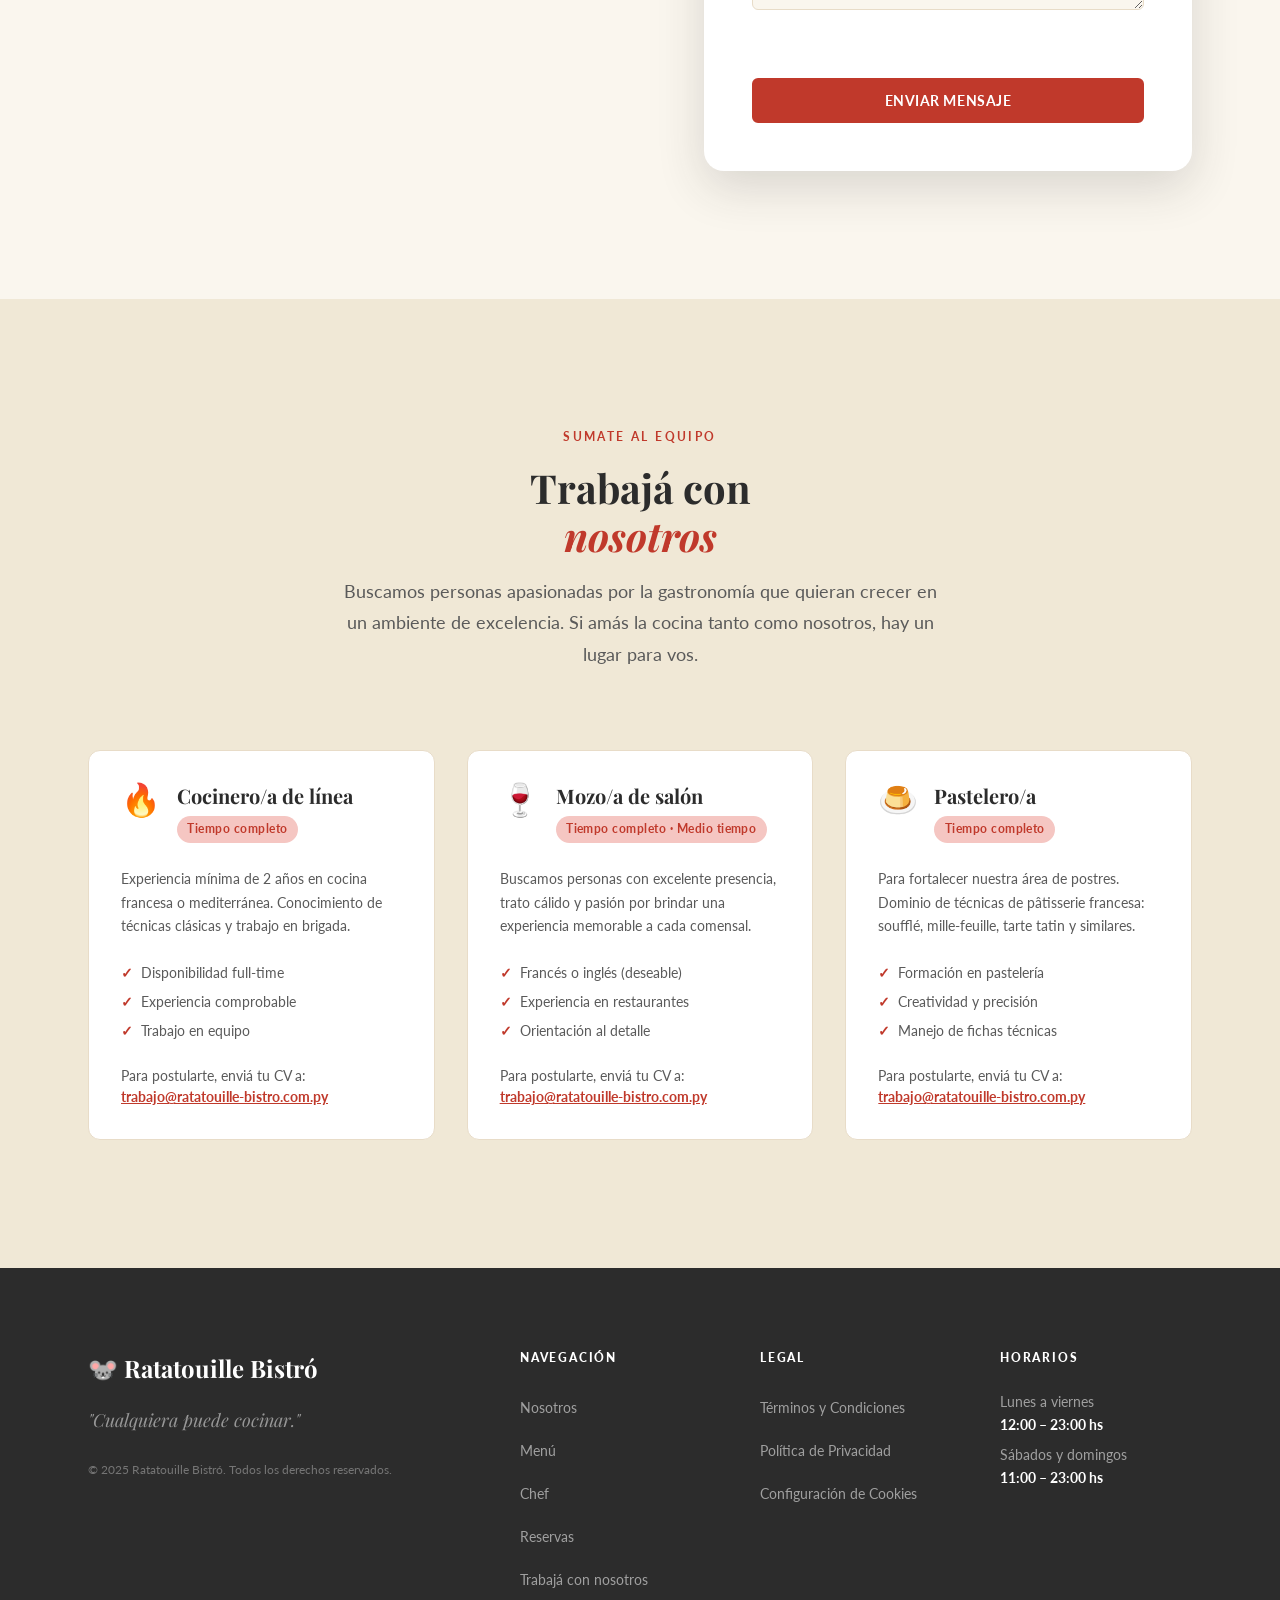
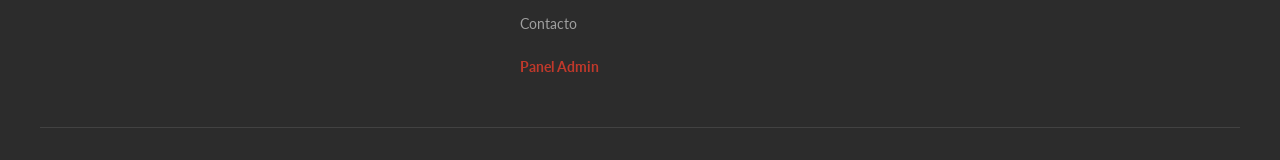
==== commit bc85ba1c: "fix: tags en documentacion dinamica" ====
--- a/frontend/index.html
+++ b/frontend/index.html
@@ -119,7 +119,7 @@
     <!-- Stats strip -->
     <div class="stats" role="list">
       <div class="stats__item" role="listitem">
-        <span class="stats__number">28</span>
+        <span class="stats__number">3</span>
         <span class="stats__label">Años de tradición</span>
       </div>
       <div class="stats__item" role="listitem">
